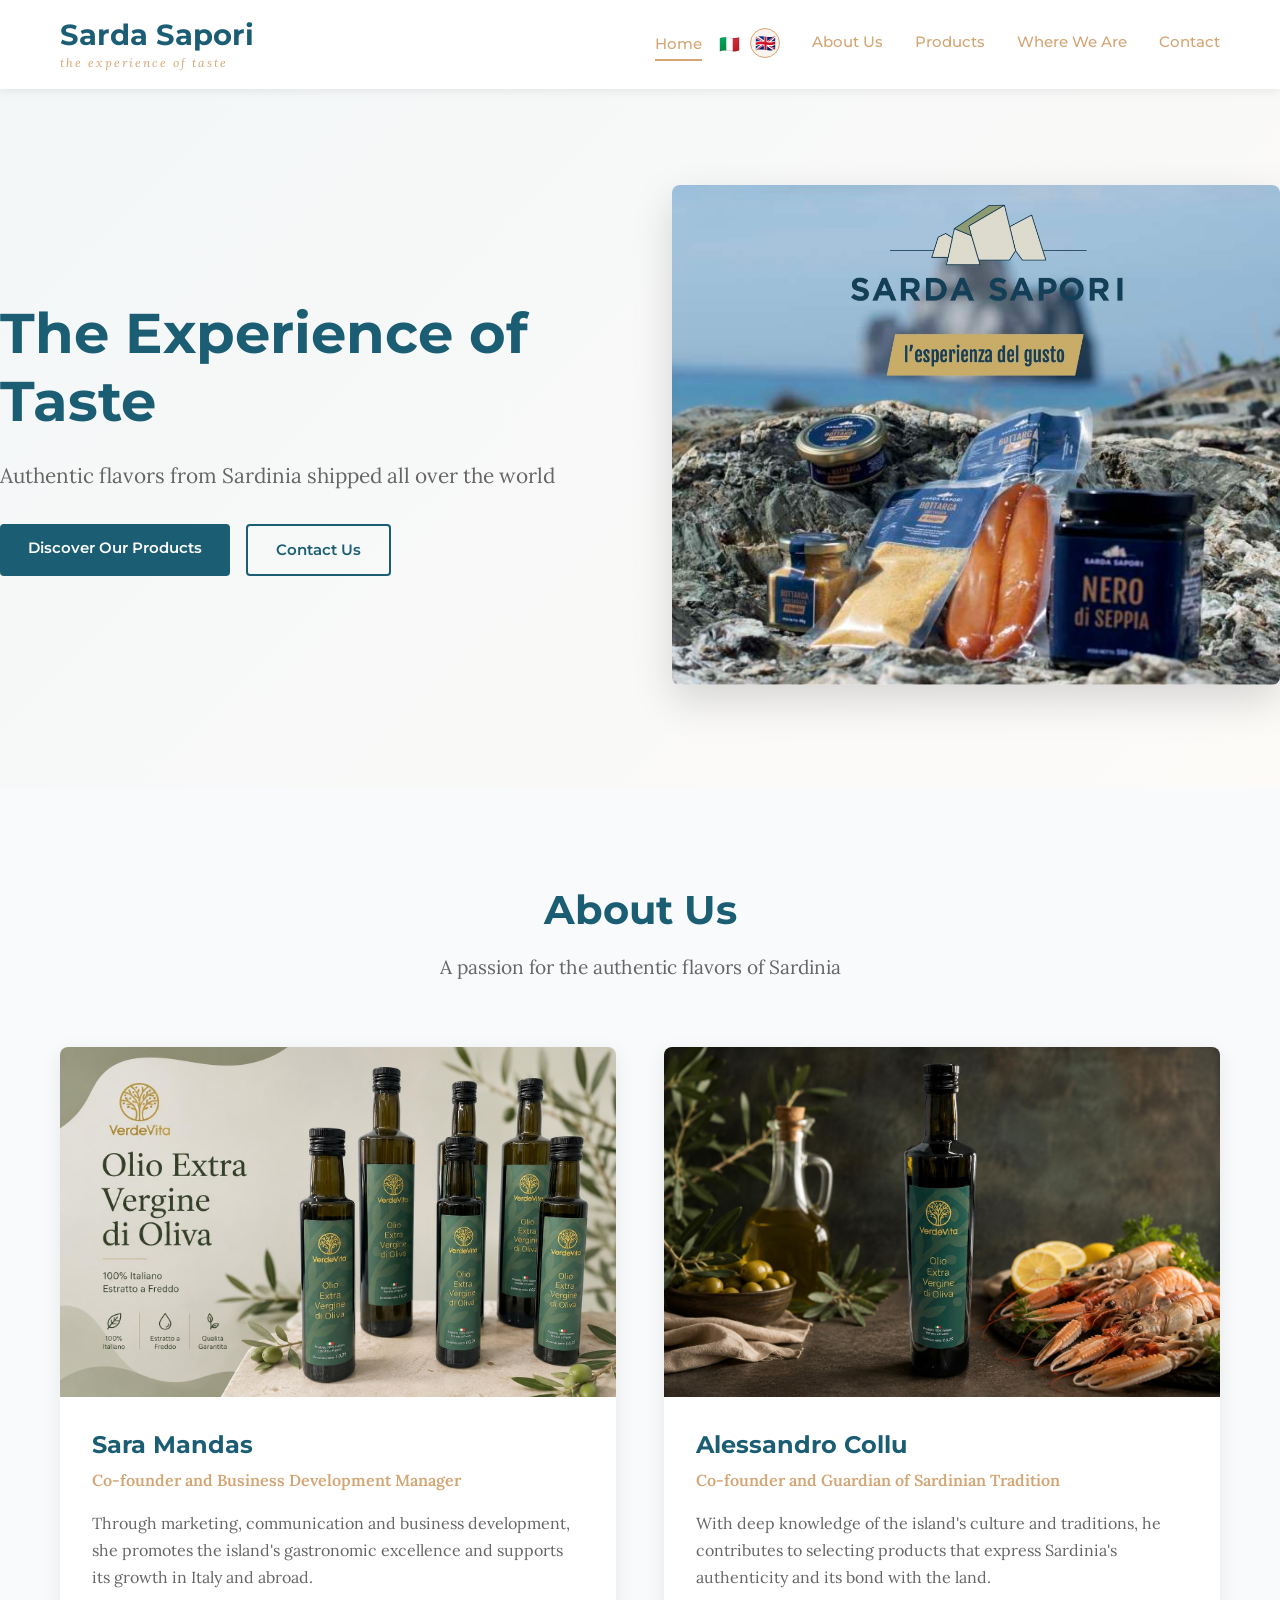
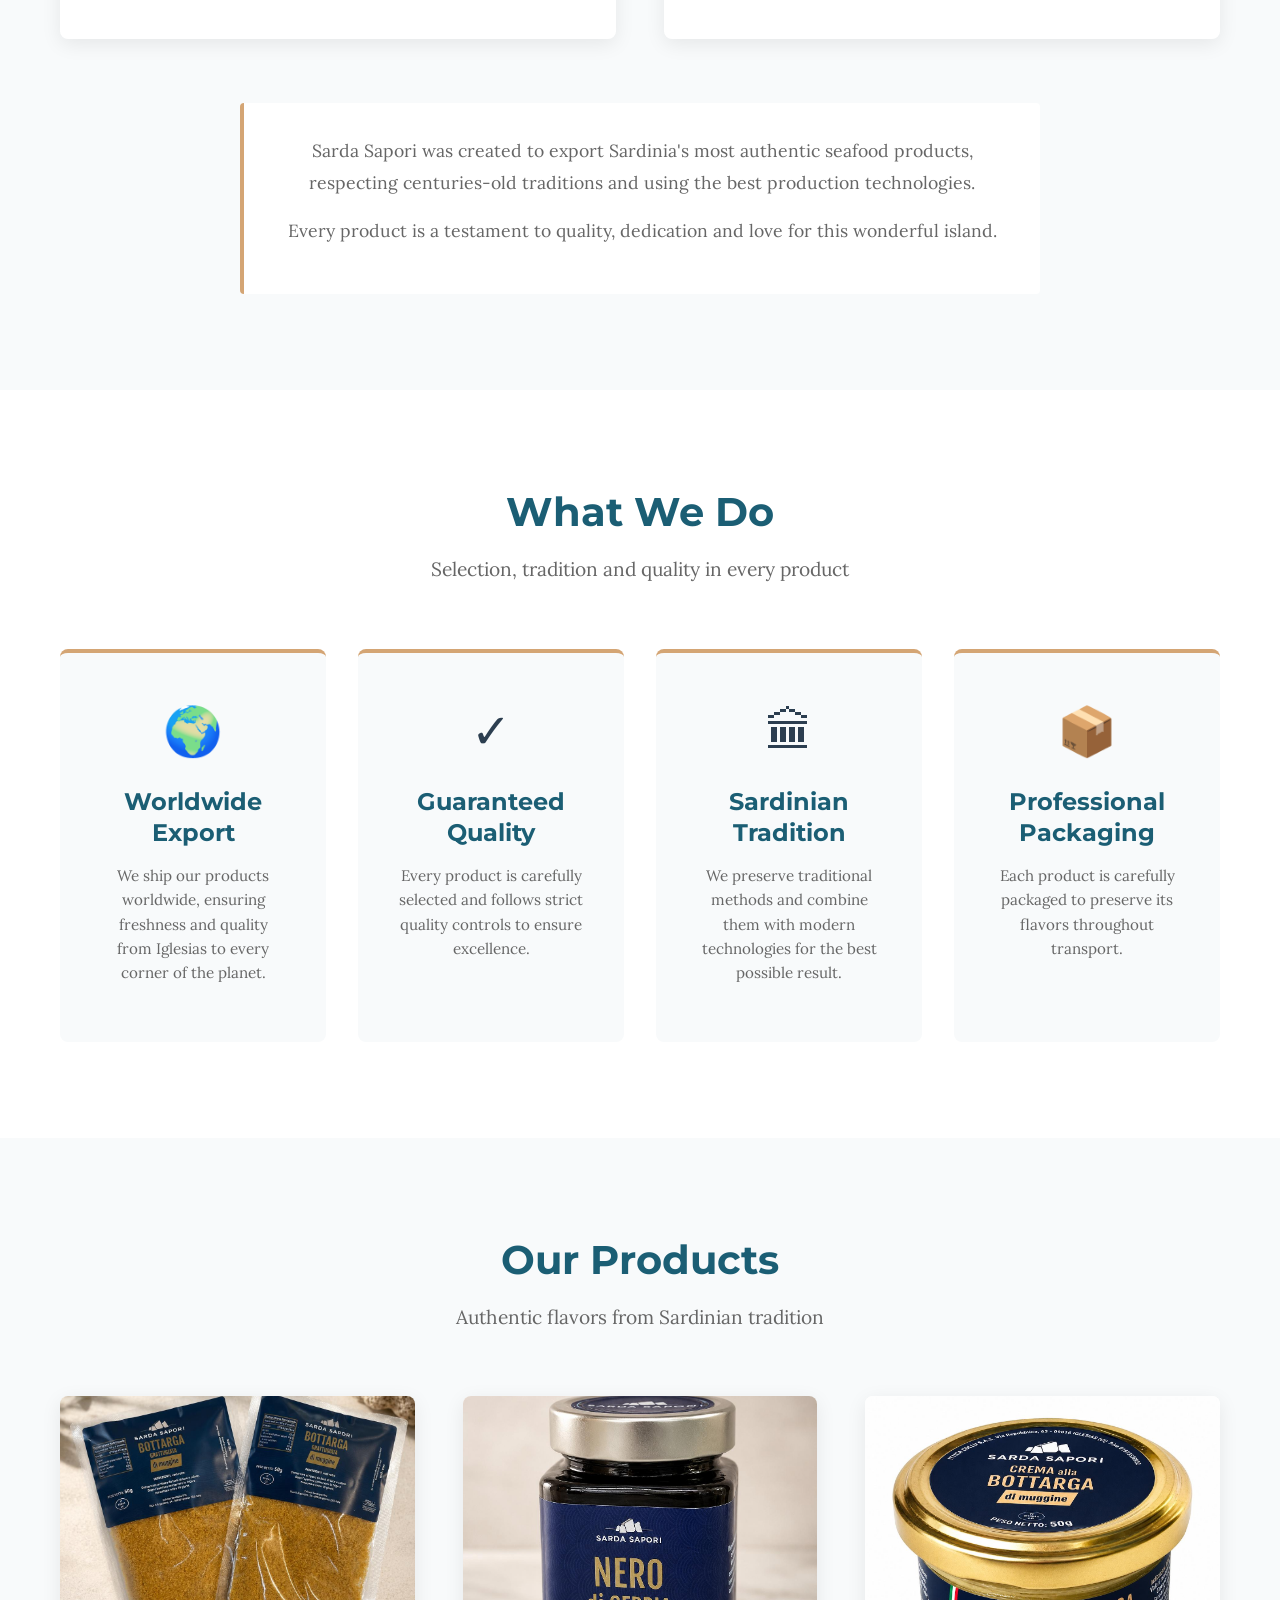
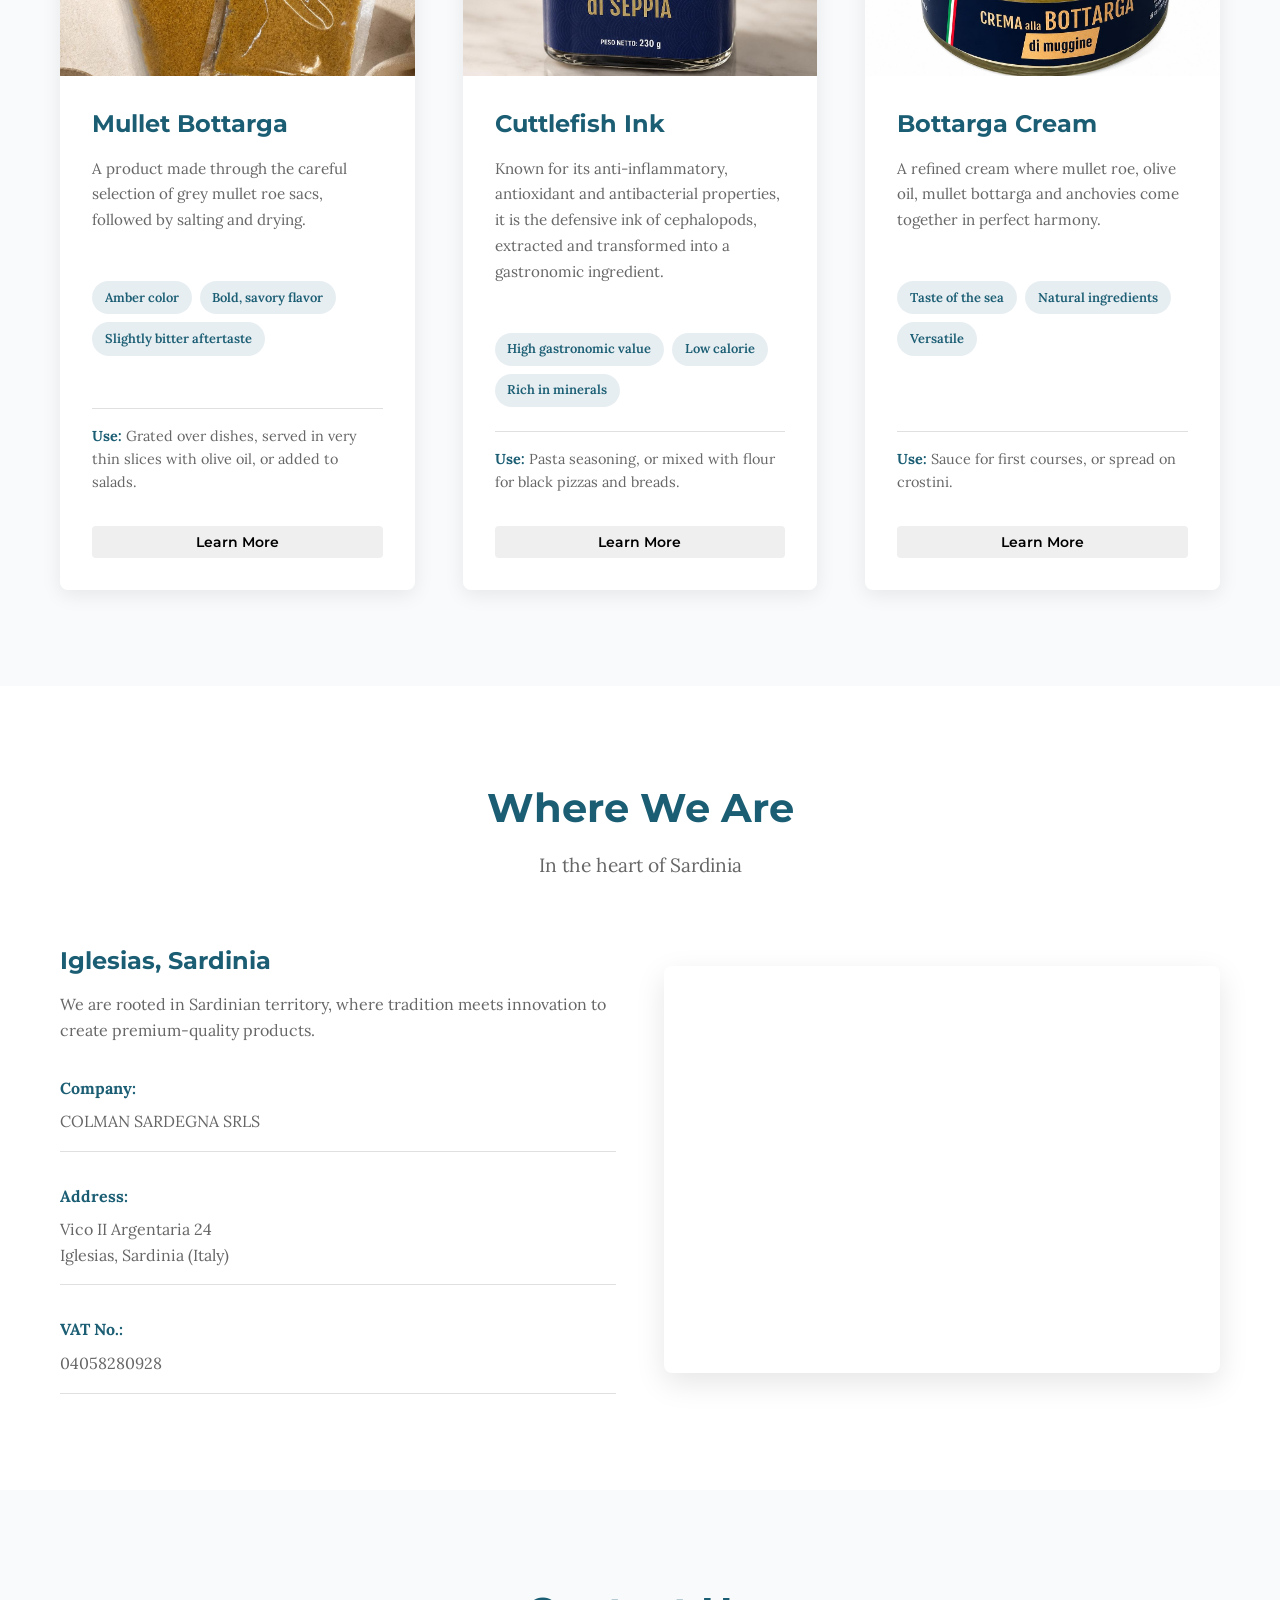
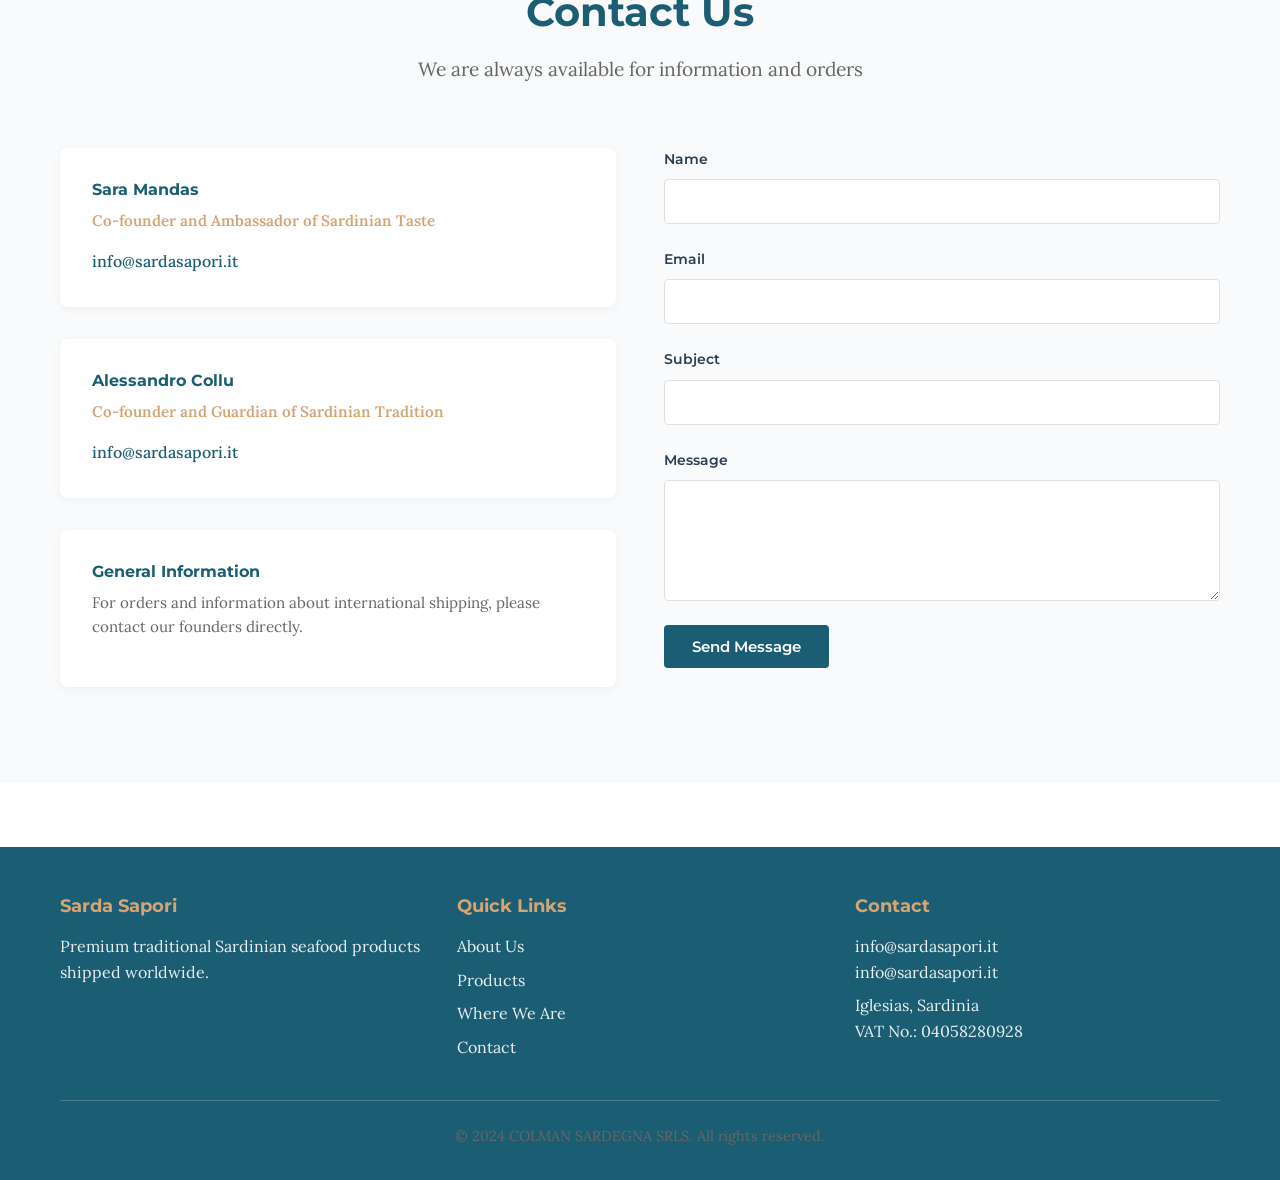
==== en.html @ a84ada9d "Add English version and language switcher" ====
<!DOCTYPE html>
<html lang="en">
<head>
    <meta charset="UTF-8">
    <meta name="viewport" content="width=device-width, initial-scale=1.0">
    <title>Sarda Sapori | Premium Sardinian Seafood Products - Worldwide Export</title>
    <meta name="description" content="Sarda Sapori: Sardinian mullet bottarga, cuttlefish ink and extra virgin olive oil. Worldwide shipping. The experience of taste.">
    <meta name="keywords" content="Sardinian bottarga, cuttlefish ink, Sardinian olive oil, seafood export, typical Sardinian products">
    <meta property="og:title" content="Sarda Sapori | The experience of taste">
    <meta property="og:description" content="Premium traditional Sardinian seafood products shipped worldwide">
    <meta property="og:type" content="website">
    <meta property="og:url" content="https://www.sardasapori.it/en.html">
    <link rel="stylesheet" href="css/styles.css">
    <link rel="preconnect" href="https://fonts.googleapis.com">
    <link rel="preconnect" href="https://fonts.gstatic.com" crossorigin>
    <link href="https://fonts.googleapis.com/css2?family=Lora:wght@400;600;700&family=Montserrat:wght@400;600;700;800&display=swap" rel="stylesheet">
</head>
<body data-lang="en">
    <!-- Header/Navigation -->
    <header class="navbar">
        <div class="container">
            <div class="navbar-content">
                <div class="logo">
                    <h1>Sarda Sapori</h1>
                    <p class="tagline">the experience of taste</p>
                </div>
                <nav class="nav-menu">
                    <ul>
                        <li class="home-language-item">
                            <a href="#home" class="nav-link">Home</a>
                            <div class="language-switcher" aria-label="Language selection">
                                <a href="index.html" class="language-link" lang="it" aria-label="Italiano" title="Italiano">🇮🇹</a>
                                <a href="en.html" class="language-link active" lang="en" aria-label="English" title="English">🇬🇧</a>
                            </div>
                        </li>
                        <li><a href="#chi-siamo" class="nav-link">About Us</a></li>
                        <li><a href="#prodotti" class="nav-link">Products</a></li>
                        <li><a href="#localizzazione" class="nav-link">Where We Are</a></li>
                        <li><a href="#contatti" class="nav-link">Contact</a></li>
                    </ul>
                </nav>
                <button class="menu-toggle" id="menuToggle">
                    <span></span>
                    <span></span>
                    <span></span>
                </button>
            </div>
        </div>
    </header>

    <!-- Hero Section -->
    <section id="home" class="hero">
        <div class="hero-content">
            <h2 class="hero-title">The Experience of Taste</h2>
            <p class="hero-subtitle">Authentic flavors from Sardinia shipped all over the world</p>
            <div class="hero-buttons">
                <a href="#prodotti" class="btn btn-primary">Discover Our Products</a>
                <a href="#contatti" class="btn btn-secondary">Contact Us</a>
            </div>
        </div>
        <div class="hero-visual">
            <div class="hero-image-placeholder">
                <img src="assets/hero.jpg" alt="Sarda Sapori products" class="hero-image">
            </div>
        </div>
    </section>

    <!-- Chi Siamo Section -->
    <section id="chi-siamo" class="chi-siamo">
        <div class="container">
            <div class="section-header">
                <h2>About Us</h2>
                <p class="section-subtitle">A passion for the authentic flavors of Sardinia</p>
            </div>

            <div class="team-grid">
                <div class="team-member">
                    <div class="member-image">
                        <img src="assets/sara.jpg" alt="Sara Mandas" class="member-photo">
                    </div>
                    <div class="member-info">
                        <h3>Sara Mandas</h3>
                        <p class="role">Co-founder and Business Development Manager</p>
                        <p class="description">Through marketing, communication and business development, she promotes the island's gastronomic excellence and supports its growth in Italy and abroad.</p>
                    </div>
                </div>

                <div class="team-member">
                    <div class="member-image">
                        <img src="assets/alessandro.jpg" alt="Alessandro Collu" class="member-photo">
                    </div>
                    <div class="member-info">
                        <h3>Alessandro Collu</h3>
                        <p class="role">Co-founder and Guardian of Sardinian Tradition</p>
                        <p class="description">With deep knowledge of the island's culture and traditions, he contributes to selecting products that express Sardinia's authenticity and its bond with the land.</p>
                    </div>
                </div>
            </div>

            <div class="about-text">
                <p>Sarda Sapori was created to export Sardinia's most authentic seafood products, respecting centuries-old traditions and using the best production technologies.</p>
                <p>Every product is a testament to quality, dedication and love for this wonderful island.</p>
            </div>
        </div>
    </section>

    <!-- Cosa Facciamo Section -->
    <section class="cosa-facciamo">
        <div class="container">
            <div class="section-header">
                <h2>What We Do</h2>
                <p class="section-subtitle">Selection, tradition and quality in every product</p>
            </div>

            <div class="services-grid">
                <div class="service-card">
                    <div class="service-icon">🌍</div>
                    <h3>Worldwide Export</h3>
                    <p>We ship our products worldwide, ensuring freshness and quality from Iglesias to every corner of the planet.</p>
                </div>

                <div class="service-card">
                    <div class="service-icon">✓</div>
                    <h3>Guaranteed Quality</h3>
                    <p>Every product is carefully selected and follows strict quality controls to ensure excellence.</p>
                </div>

                <div class="service-card">
                    <div class="service-icon">🏛</div>
                    <h3>Sardinian Tradition</h3>
                    <p>We preserve traditional methods and combine them with modern technologies for the best possible result.</p>
                </div>

                <div class="service-card">
                    <div class="service-icon">📦</div>
                    <h3>Professional Packaging</h3>
                    <p>Each product is carefully packaged to preserve its flavors throughout transport.</p>
                </div>
            </div>
        </div>
    </section>

    <!-- Prodotti Section -->
    <section id="prodotti" class="prodotti">
        <div class="container">
            <div class="section-header">
                <h2>Our Products</h2>
                <p class="section-subtitle">Authentic flavors from Sardinian tradition</p>
            </div>

            <div class="products-grid">
                <!-- Bottarga di Muggine -->
                <div class="product-card">
                    <div class="product-image">
                        <img src="assets/bottarga.jpg" alt="Mullet Bottarga">
                    </div>
                    <div class="product-content">
                        <h3>Mullet Bottarga</h3>
                        <p class="product-description">
                            A product made through the careful selection of grey mullet roe sacs, followed by salting and drying.
                        </p>
                        <div class="product-features">
                            <span class="feature">Amber color</span>
                            <span class="feature">Bold, savory flavor</span>
                            <span class="feature">Slightly bitter aftertaste</span>
                        </div>
                        <p class="product-usage">
                            <strong>Use:</strong> Grated over dishes, served in very thin slices with olive oil, or added to salads.
                        </p>
                        <button class="btn btn-small">Learn More</button>
                    </div>
                </div>

                <!-- Nero di Seppia -->
                <div class="product-card">
                    <div class="product-image">
                        <img src="assets/nero-seppia.jpg" alt="Cuttlefish Ink">
                    </div>
                    <div class="product-content">
                        <h3>Cuttlefish Ink</h3>
                        <p class="product-description">
                            Known for its anti-inflammatory, antioxidant and antibacterial properties, it is the defensive ink of cephalopods, extracted and transformed into a gastronomic ingredient.
                        </p>
                        <div class="product-features">
                            <span class="feature">High gastronomic value</span>
                            <span class="feature">Low calorie</span>
                            <span class="feature">Rich in minerals</span>
                        </div>
                        <p class="product-usage">
                            <strong>Use:</strong> Pasta seasoning, or mixed with flour for black pizzas and breads.
                        </p>
                        <button class="btn btn-small">Learn More</button>
                    </div>
                </div>

                <!-- Crema di Bottarga -->
                <div class="product-card">
                    <div class="product-image">
                        <img src="assets/crema-bottarga.jpg" alt="Bottarga Cream">
                    </div>
                    <div class="product-content">
                        <h3>Bottarga Cream</h3>
                        <p class="product-description">
                            A refined cream where mullet roe, olive oil, mullet bottarga and anchovies come together in perfect harmony.
                        </p>
                        <div class="product-features">
                            <span class="feature">Taste of the sea</span>
                            <span class="feature">Natural ingredients</span>
                            <span class="feature">Versatile</span>
                        </div>
                        <p class="product-usage">
                            <strong>Use:</strong> Sauce for first courses, or spread on crostini.
                        </p>
                        <button class="btn btn-small">Learn More</button>
                    </div>
                </div>
            </div>
        </div>
    </section>

    <!-- Localizzazione Section -->
    <section id="localizzazione" class="localizzazione">
        <div class="container">
            <div class="section-header">
                <h2>Where We Are</h2>
                <p class="section-subtitle">In the heart of Sardinia</p>
            </div>

            <div class="location-content">
                <div class="location-info">
                    <h3>Iglesias, Sardinia</h3>
                    <p>We are rooted in Sardinian territory, where tradition meets innovation to create premium-quality products.</p>
                    
                    <div class="location-details">
                        <div class="detail-item">
                            <strong>Company:</strong>
                            <p>COLMAN SARDEGNA SRLS</p>
                        </div>
                        <div class="detail-item">
                            <strong>Address:</strong>
                            <p>Vico II Argentaria 24<br>Iglesias, Sardinia (Italy)</p>
                        </div>
                        <div class="detail-item">
                            <strong>VAT No.:</strong>
                            <p>04058280928</p>
                        </div>
                    </div>
                </div>

                <div class="location-map">
                    <iframe src="https://www.google.com/maps/embed?pb=!1m18!1m12!1m3!1d2852.1234567890!2d8.5!3d39.55!2m3!1f0!2f0!3f0!3m2!1i1024!2i768!4f13.1!3m3!1m2!1s0x12e7b1234567890%3A0x1234567890abcdef!2sVico%20II%20Argentaria%2024%2C%20Iglesias!5e0!3m2!1sit!2sit!4v1234567890" width="100%" height="400" style="border:0;" allowfullscreen="" loading="lazy" referrerpolicy="no-referrer-when-downgrade"></iframe>
                </div>
            </div>
        </div>
    </section>

    <!-- Contatti Section -->
    <section id="contatti" class="contatti">
        <div class="container">
            <div class="section-header">
                <h2>Contact Us</h2>
                <p class="section-subtitle">We are always available for information and orders</p>
            </div>

            <div class="contact-grid">
                <div class="contact-info">
                    <div class="contact-item">
                        <h4>Sara Mandas</h4>
                        <p class="contact-role">Co-founder and Ambassador of Sardinian Taste</p>
                        <a href="mailto:sara@sardasapori.it" class="contact-link">info@sardasapori.it</a>
                    </div>

                    <div class="contact-item">
                        <h4>Alessandro Collu</h4>
                        <p class="contact-role">Co-founder and Guardian of Sardinian Tradition</p>
                        <a href="mailto:info@sardasapori.it" class="contact-link">info@sardasapori.it</a>
                    </div>

                    <div class="contact-item">
                        <h4>General Information</h4>
                        <p>For orders and information about international shipping, please contact our founders directly.</p>
                    </div>
                </div>

                <div class="contact-form">
                    <form id="contactForm" class="form">
                        <div class="form-group">
                            <label for="name">Name</label>
                            <input type="text" id="name" name="name" required>
                        </div>

                        <div class="form-group">
                            <label for="email">Email</label>
                            <input type="email" id="email" name="email" required>
                        </div>

                        <div class="form-group">
                            <label for="subject">Subject</label>
                            <input type="text" id="subject" name="subject" required>
                        </div>

                        <div class="form-group">
                            <label for="message">Message</label>
                            <textarea id="message" name="message" rows="5" required></textarea>
                        </div>

                        <button type="submit" class="btn btn-primary">Send Message</button>
                    </form>
                </div>
            </div>
        </div>
    </section>

    <!-- Footer -->
    <footer class="footer">
        <div class="container">
            <div class="footer-content">
                <div class="footer-section">
                    <h4>Sarda Sapori</h4>
                    <p>Premium traditional Sardinian seafood products shipped worldwide.</p>
                </div>

                <div class="footer-section">
                    <h4>Quick Links</h4>
                    <ul>
                        <li><a href="#chi-siamo">About Us</a></li>
                        <li><a href="#prodotti">Products</a></li>
                        <li><a href="#localizzazione">Where We Are</a></li>
                        <li><a href="#contatti">Contact</a></li>
                    </ul>
                </div>

                <div class="footer-section">
                    <h4>Contact</h4>
                    <p>info@sardasapori.it<br>info@sardasapori.it</p>
                    <p>Iglesias, Sardinia<br>VAT No.: 04058280928</p>
                </div>
            </div>

            <div class="footer-bottom">
                <p>&copy; 2024 COLMAN SARDEGNA SRLS. All rights reserved.</p>
            </div>
        </div>
    </footer>

    <script src="js/main.js"></script>
</body>
</html>
---- css/styles.css ----
/* ============================================
   RESET E VARIABLES
   ============================================ */
* {
    margin: 0;
    padding: 0;
    box-sizing: border-box;
}

:root {
    --primary-color: #1b5e74;
    --primary-light: #2a7a94;
    --primary-dark: #134556;
    --accent-color: #d4a574;
    --accent-dark: #c49460;
    --text-dark: #2c3e50;
    --text-light: #666;
    --bg-light: #f8fafb;
    --bg-white: #ffffff;
    --border-color: #e0e0e0;
    --transition: all 0.3s ease;
}

html {
    scroll-behavior: smooth;
}

body {
    font-family: 'Lora', serif;
    color: var(--text-dark);
    line-height: 1.6;
    background-color: var(--bg-white);
}

.container {
    max-width: 1200px;
    margin: 0 auto;
    padding: 0 20px;
}

/* ============================================
   TYPOGRAPHY
   ============================================ */
h1, h2, h3, h4, h5, h6 {
    font-family: 'Montserrat', sans-serif;
    font-weight: 700;
    line-height: 1.3;
}

h2 {
    font-size: 2.5rem;
    color: var(--primary-color);
    margin-bottom: 1rem;
}

h3 {
    font-size: 1.5rem;
    color: var(--primary-color);
}

p {
    color: var(--text-light);
    margin-bottom: 1rem;
}

a {
    text-decoration: none;
    color: var(--primary-color);
    transition: var(--transition);
}

a:hover {
    color: var(--accent-color);
}

/* ============================================
   BUTTONS
   ============================================ */
.btn {
    display: inline-block;
    padding: 12px 28px;
    border: none;
    border-radius: 4px;
    font-family: 'Montserrat', sans-serif;
    font-weight: 600;
    font-size: 0.95rem;
    cursor: pointer;
    transition: var(--transition);
    text-align: center;
    text-decoration: none;
}

.btn-primary {
    background-color: var(--primary-color);
    color: white;
}

.btn-primary:hover {
    background-color: var(--primary-dark);
    transform: translateY(-2px);
    box-shadow: 0 8px 20px rgba(27, 94, 116, 0.25);
}

.btn-secondary {
    background-color: transparent;
    color: var(--primary-color);
    border: 2px solid var(--primary-color);
}

.btn-secondary:hover {
    background-color: var(--primary-color);
    color: white;
}

.btn-small {
    padding: 8px 16px;
    font-size: 0.85rem;
    margin-top: 1rem;
}

/* ============================================
   NAVBAR
   ============================================ */
.navbar {
    background-color: var(--bg-white);
    box-shadow: 0 2px 10px rgba(0, 0, 0, 0.08);
    position: sticky;
    top: 0;
    z-index: 1000;
}

.navbar-content {
    display: flex;
    justify-content: space-between;
    align-items: center;
    padding: 1rem 0;
}

.logo h1 {
    font-size: 1.8rem;
    color: var(--primary-color);
    margin: 0;
}

.tagline {
    font-family: 'Lora', serif;
    font-size: 0.75rem;
    color: var(--accent-color);
    font-style: italic;
    margin: 0;
    letter-spacing: 2px;
}

.nav-menu ul {
    display: flex;
    list-style: none;
    gap: 2rem;
}

.home-language-item {
    display: flex;
    align-items: center;
    gap: 0.75rem;
}

.language-switcher {
    display: flex;
    align-items: center;
    gap: 0.35rem;
}

.language-link {
    display: inline-flex;
    align-items: center;
    justify-content: center;
    width: 30px;
    height: 30px;
    border: 1px solid transparent;
    border-radius: 50%;
    font-size: 1.05rem;
    line-height: 1;
    background-color: transparent;
}

.language-link:hover,
.language-link.active {
    border-color: var(--accent-color);
    background-color: rgba(212, 165, 116, 0.12);
    transform: translateY(-1px);
}

.nav-link {
    font-family: 'Montserrat', sans-serif;
    color: var(--text-dark);
    font-weight: 500;
    font-size: 0.95rem;
    position: relative;
}

.nav-link::after {
    content: '';
    position: absolute;
    bottom: -5px;
    left: 0;
    width: 0;
    height: 2px;
    background-color: var(--accent-color);
    transition: var(--transition);
}

.nav-link:hover::after {
    width: 100%;
}

.menu-toggle {
    display: none;
    flex-direction: column;
    background: none;
    border: none;
    cursor: pointer;
    gap: 5px;
}

.menu-toggle span {
    width: 25px;
    height: 3px;
    background-color: var(--primary-color);
    transition: var(--transition);
}

/* ============================================
   HERO SECTION
   ============================================ */
.hero {
    display: grid;
    grid-template-columns: 1fr 1fr;
    align-items: center;
    gap: 4rem;
    padding: 6rem 0;
    background: linear-gradient(135deg, rgba(27, 94, 116, 0.05) 0%, rgba(212, 165, 116, 0.05) 100%);
}

.hero-content {
    animation: slideInLeft 0.8s ease-out;
}

.hero-title {
    font-size: 3.5rem;
    line-height: 1.2;
    margin-bottom: 1.5rem;
    color: var(--primary-color);
}

.hero-subtitle {
    font-size: 1.3rem;
    color: var(--text-light);
    margin-bottom: 2rem;
    line-height: 1.6;
}

.hero-buttons {
    display: flex;
    gap: 1rem;
    margin-top: 2rem;
}

.hero-visual {
    animation: slideInRight 0.8s ease-out;
}

.hero-image {
    width: 100%;
    height: 500px;
    object-fit: cover;
    border-radius: 8px;
    box-shadow: 0 15px 40px rgba(0, 0, 0, 0.15);
}

/* ============================================
   CHI SIAMO SECTION
   ============================================ */
.section-header {
    text-align: center;
    margin-bottom: 4rem;
}

.section-subtitle {
    font-size: 1.2rem;
    color: var(--text-light);
    margin-top: 1rem;
}

.chi-siamo {
    padding: 6rem 0;
    background-color: var(--bg-light);
}

.team-grid {
    display: grid;
    grid-template-columns: 1fr 1fr;
    gap: 3rem;
    margin-bottom: 4rem;
}

.team-member {
    background-color: var(--bg-white);
    border-radius: 8px;
    overflow: hidden;
    box-shadow: 0 5px 20px rgba(0, 0, 0, 0.08);
    transition: var(--transition);
}

.team-member:hover {
    transform: translateY(-10px);
    box-shadow: 0 15px 40px rgba(0, 0, 0, 0.15);
}

.member-image {
    width: 100%;
    height: 350px;
    background-color: #ddd;
    overflow: hidden;
}

.member-photo {
    width: 100%;
    height: 100%;
    object-fit: cover;
}

.member-info {
    padding: 2rem;
}

.member-info h3 {
    margin-bottom: 0.5rem;
}

.role {
    color: var(--accent-color);
    font-weight: 600;
    margin-bottom: 1rem;
}

.description {
    line-height: 1.7;
}

.about-text {
    text-align: center;
    max-width: 800px;
    margin: 3rem auto 0;
    padding: 2rem;
    background-color: var(--bg-white);
    border-left: 4px solid var(--accent-color);
    border-radius: 4px;
}

.about-text p {
    font-size: 1.1rem;
    line-height: 1.8;
}

/* ============================================
   COSA FACCIAMO SECTION
   ============================================ */
.cosa-facciamo {
    padding: 6rem 0;
}

.services-grid {
    display: grid;
    grid-template-columns: repeat(auto-fit, minmax(250px, 1fr));
    gap: 2rem;
}

.service-card {
    text-align: center;
    padding: 2.5rem;
    background-color: var(--bg-light);
    border-radius: 8px;
    transition: var(--transition);
    border-top: 4px solid var(--accent-color);
}

.service-card:hover {
    transform: translateY(-8px);
    background-color: var(--bg-white);
    box-shadow: 0 10px 30px rgba(0, 0, 0, 0.1);
}

.service-icon {
    font-size: 3rem;
    margin-bottom: 1rem;
}

.service-card h3 {
    margin-bottom: 1rem;
}

.service-card p {
    font-size: 0.95rem;
}

/* ============================================
   PRODOTTI SECTION
   ============================================ */
.prodotti {
    padding: 6rem 0;
    background-color: var(--bg-light);
}

.products-grid {
    display: grid;
    grid-template-columns: repeat(auto-fit, minmax(320px, 1fr));
    gap: 3rem;
}

.product-card {
    background-color: var(--bg-white);
    border-radius: 8px;
    overflow: hidden;
    box-shadow: 0 5px 20px rgba(0, 0, 0, 0.08);
    transition: var(--transition);
    display: flex;
    flex-direction: column;
}

.product-card:hover {
    transform: translateY(-8px);
    box-shadow: 0 15px 40px rgba(0, 0, 0, 0.15);
}

.product-image {
    width: 100%;
    height: 280px;
    background-color: #ddd;
    overflow: hidden;
}

.product-image img {
    width: 100%;
    height: 100%;
    object-fit: cover;
    transition: var(--transition);
}

.product-card:hover .product-image img {
    transform: scale(1.05);
}

.product-content {
    padding: 2rem;
    flex-grow: 1;
    display: flex;
    flex-direction: column;
}

.product-content h3 {
    margin-bottom: 1rem;
    color: var(--primary-color);
}

.product-description {
    font-size: 0.95rem;
    margin-bottom: 1.5rem;
    color: var(--text-light);
    line-height: 1.7;
}

.product-features {
    display: flex;
    flex-wrap: wrap;
    gap: 0.5rem;
    margin: 1.5rem 0;
}

.feature {
    display: inline-block;
    padding: 0.4rem 0.8rem;
    background-color: rgba(27, 94, 116, 0.1);
    color: var(--primary-color);
    border-radius: 20px;
    font-size: 0.8rem;
    font-weight: 600;
}

.product-usage {
    font-size: 0.9rem;
    margin-top: auto;
    padding-top: 1rem;
    border-top: 1px solid var(--border-color);
}

.product-usage strong {
    color: var(--primary-color);
}

/* ============================================
   LOCALIZZAZIONE SECTION
   ============================================ */
.localizzazione {
    padding: 6rem 0;
}

.location-content {
    display: grid;
    grid-template-columns: 1fr 1fr;
    gap: 3rem;
    align-items: center;
}

.location-info h3 {
    margin-bottom: 1rem;
}

.location-info > p {
    margin-bottom: 2rem;
}

.location-details {
    display: flex;
    flex-direction: column;
    gap: 2rem;
    margin-top: 2rem;
}

.detail-item {
    padding-bottom: 1rem;
    border-bottom: 1px solid var(--border-color);
}

.detail-item strong {
    color: var(--primary-color);
    display: block;
    margin-bottom: 0.5rem;
}

.detail-item p {
    margin: 0;
    color: var(--text-light);
    line-height: 1.6;
}

.location-map {
    border-radius: 8px;
    overflow: hidden;
    box-shadow: 0 10px 30px rgba(0, 0, 0, 0.1);
}

.location-map iframe {
    border: none;
}

/* ============================================
   CONTATTI SECTION
   ============================================ */
.contatti {
    padding: 6rem 0;
    background-color: var(--bg-light);
}

.contact-grid {
    display: grid;
    grid-template-columns: 1fr 1fr;
    gap: 3rem;
}

.contact-info {
    display: flex;
    flex-direction: column;
    gap: 2rem;
}

.contact-item {
    background-color: var(--bg-white);
    padding: 2rem;
    border-radius: 8px;
    box-shadow: 0 2px 10px rgba(0, 0, 0, 0.05);
}

.contact-item h4 {
    color: var(--primary-color);
    margin-bottom: 0.5rem;
}

.contact-role {
    color: var(--accent-color);
    font-size: 0.85rem;
    font-weight: 600;
    margin-bottom: 0.5rem;
}

.contact-link {
    color: var(--primary-color);
    font-weight: 500;
    display: inline-block;
    margin-top: 0.5rem;
}

.contact-link:hover {
    color: var(--accent-color);
}

.contact-item p {
    font-size: 0.95rem;
}

/* ============================================
   FORM
   ============================================ */
.form {
    display: flex;
    flex-direction: column;
    gap: 1.5rem;
}

.form-group {
    display: flex;
    flex-direction: column;
}

.form-group label {
    font-family: 'Montserrat', sans-serif;
    font-weight: 600;
    color: var(--text-dark);
    margin-bottom: 0.5rem;
    font-size: 0.9rem;
}

.form-group input,
.form-group textarea {
    padding: 0.75rem 1rem;
    border: 1px solid var(--border-color);
    border-radius: 4px;
    font-family: 'Lora', serif;
    font-size: 0.95rem;
    color: var(--text-dark);
    transition: var(--transition);
}

.form-group input:focus,
.form-group textarea:focus {
    outline: none;
    border-color: var(--primary-color);
    box-shadow: 0 0 0 3px rgba(27, 94, 116, 0.1);
}

.form-group textarea {
    resize: vertical;
    font-family: 'Lora', serif;
}

.form button {
    align-self: flex-start;
}

/* ============================================
   FOOTER
   ============================================ */
.footer {
    background-color: var(--primary-color);
    color: white;
    padding: 3rem 0 1rem;
    margin-top: 4rem;
}

.footer-content {
    display: grid;
    grid-template-columns: repeat(auto-fit, minmax(250px, 1fr));
    gap: 2rem;
    margin-bottom: 2rem;
}

.footer-section h4 {
    color: var(--accent-color);
    margin-bottom: 1rem;
    font-size: 1.1rem;
}

.footer-section p {
    color: rgba(255, 255, 255, 0.9);
    margin-bottom: 0.5rem;
}

.footer-section ul {
    list-style: none;
}

.footer-section ul li {
    margin-bottom: 0.5rem;
}

.footer-section a {
    color: rgba(255, 255, 255, 0.9);
}

.footer-section a:hover {
    color: var(--accent-color);
}

.footer-bottom {
    text-align: center;
    padding-top: 1.5rem;
    border-top: 1px solid rgba(255, 255, 255, 0.2);
    color: rgba(255, 255, 255, 0.7);
    font-size: 0.9rem;
}

/* ============================================
   ANIMAZIONI
   ============================================ */
@keyframes slideInLeft {
    from {
        opacity: 0;
        transform: translateX(-50px);
    }
    to {
        opacity: 1;
        transform: translateX(0);
    }
}

@keyframes slideInRight {
    from {
        opacity: 0;
        transform: translateX(50px);
    }
    to {
        opacity: 1;
        transform: translateX(0);
    }
}

@keyframes fadeInUp {
    from {
        opacity: 0;
        transform: translateY(30px);
    }
    to {
        opacity: 1;
        transform: translateY(0);
    }
}

/* ============================================
   RESPONSIVE DESIGN
   ============================================ */
@media (max-width: 768px) {
    h2 {
        font-size: 2rem;
    }

    .hero-title {
        font-size: 2.5rem;
    }

    .hero {
        grid-template-columns: 1fr;
        padding: 3rem 0;
        gap: 2rem;
    }

    .hero-image {
        height: 350px;
    }

    .hero-buttons {
        flex-direction: column;
    }

    .nav-menu {
        position: fixed;
        left: -100%;
        top: 70px;
        flex-direction: column;
        background-color: var(--bg-white);
        width: 100%;
        text-align: center;
        transition: 0.3s;
        box-shadow: 0 10px 27px rgba(0, 0, 0, 0.05);
        padding: 2rem 0;
        z-index: 999;
    }

    .nav-menu.active {
        left: 0;
    }

    .nav-menu ul {
        flex-direction: column;
        align-items: center;
        gap: 1rem;
    }

    .home-language-item {
        justify-content: center;
    }

    .menu-toggle {
        display: flex;
    }

    .team-grid {
        grid-template-columns: 1fr;
    }

    .services-grid {
        grid-template-columns: 1fr;
    }

    .products-grid {
        grid-template-columns: 1fr;
    }

    .contact-grid {
        grid-template-columns: 1fr;
    }

    .location-content {
        grid-template-columns: 1fr;
    }

    .location-map {
        min-height: 400px;
    }

    .chi-siamo,
    .prodotti,
    .contatti {
        padding: 3rem 0;
    }

    .cosa-facciamo,
    .localizzazione {
        padding: 3rem 0;
    }

    .section-header {
        margin-bottom: 2rem;
    }
}

@media (max-width: 480px) {
    .container {
        padding: 0 15px;
    }

    h2 {
        font-size: 1.5rem;
    }

    .hero-title {
        font-size: 1.8rem;
    }

    .hero-subtitle {
        font-size: 1rem;
    }

    .hero-buttons {
        gap: 0.5rem;
    }

    .btn {
        padding: 10px 20px;
        font-size: 0.85rem;
    }

    .logo h1 {
        font-size: 1.3rem;
    }

    .nav-menu ul {
        gap: 0.75rem;
    }

    .home-language-item {
        margin-bottom: 0.75rem;
    }

    .nav-link::after {
        display: none;
    }

    .product-image {
        height: 200px;
    }

    .member-image {
        height: 250px;
    }

    .footer-content {
        gap: 1.5rem;
    }
}
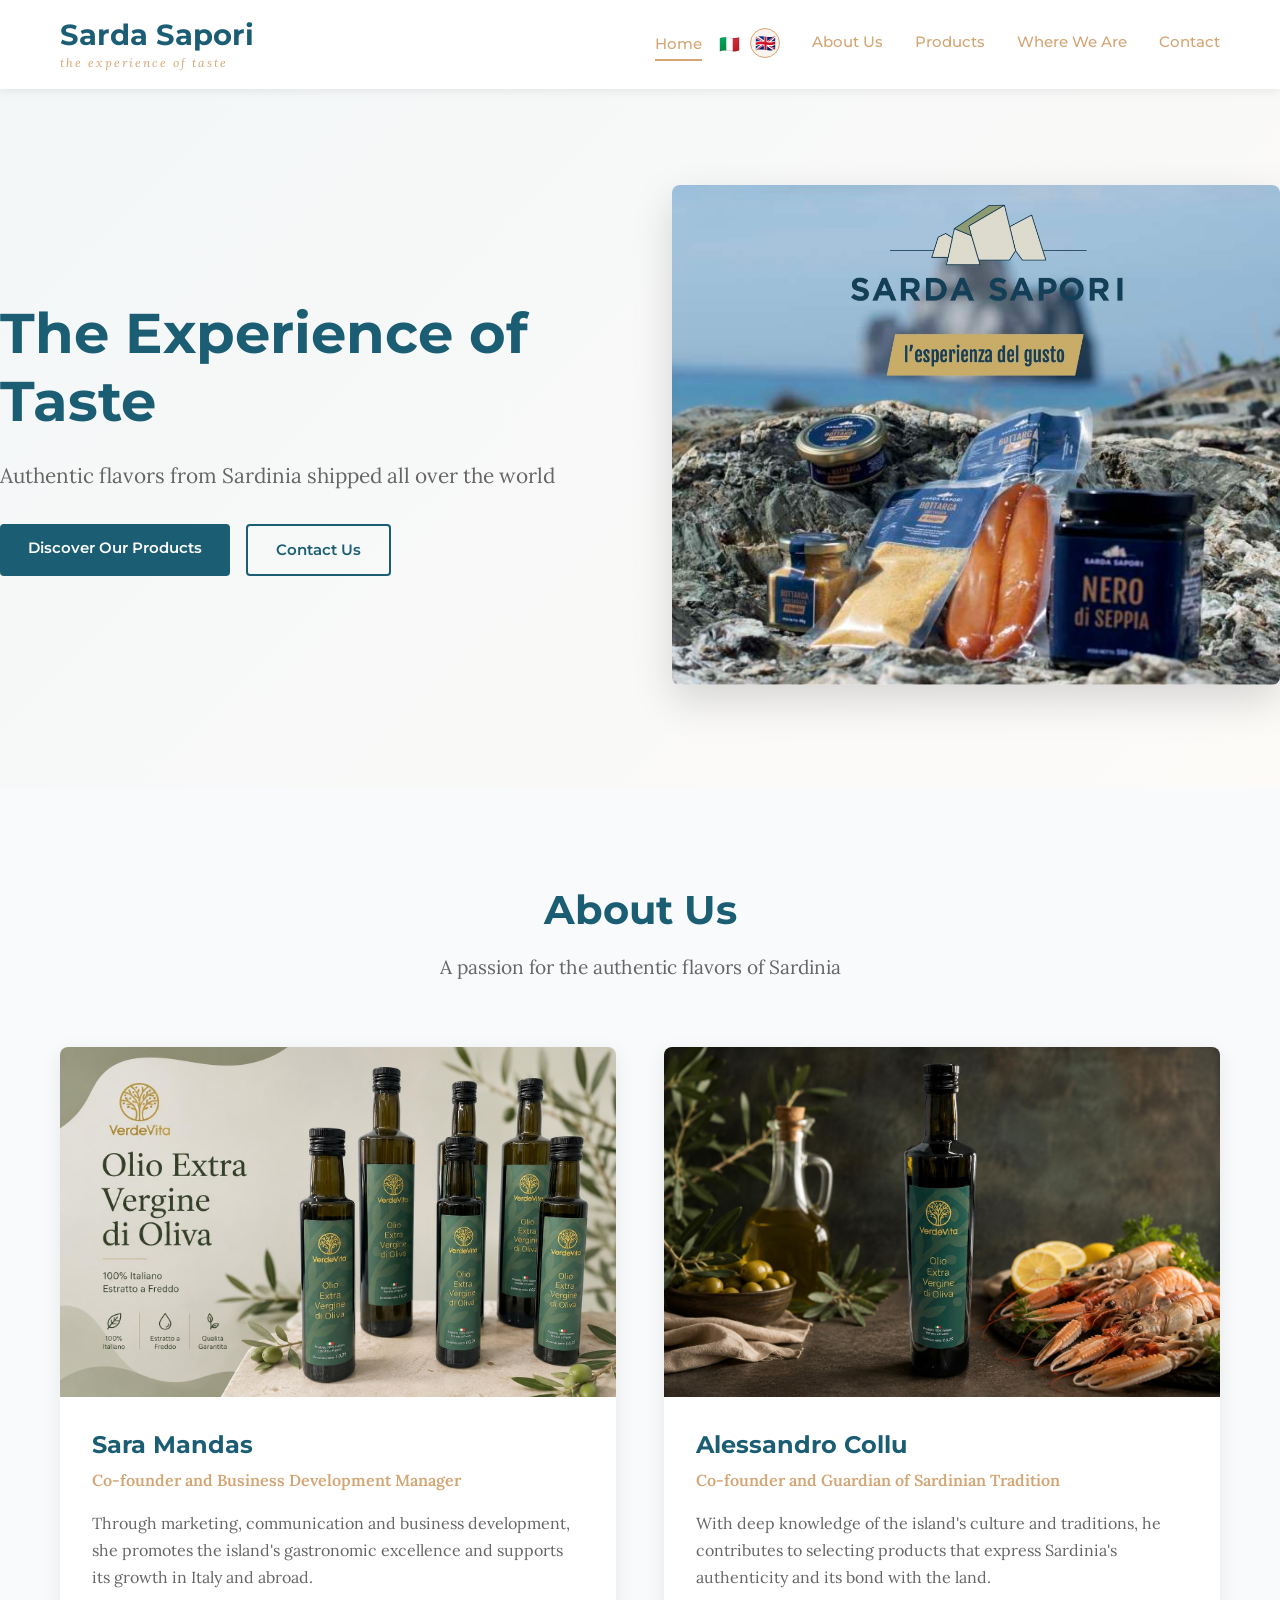
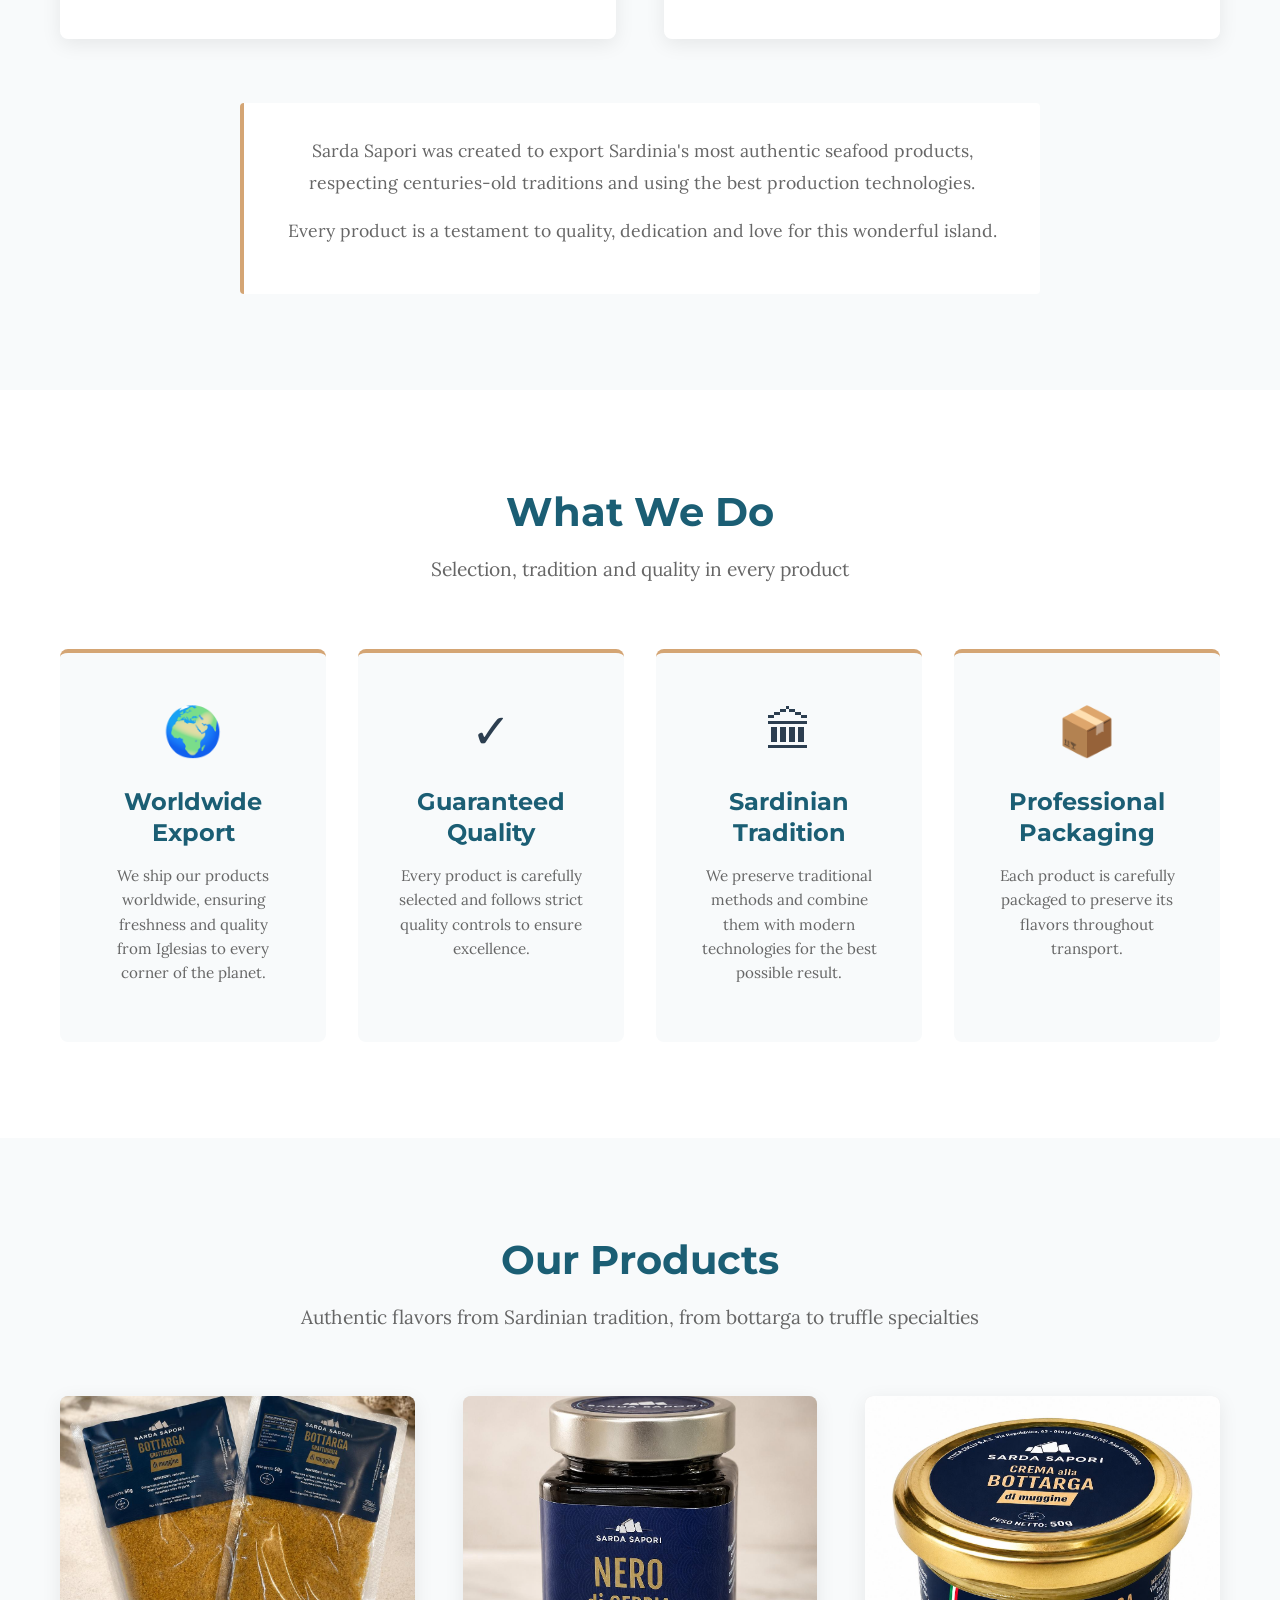
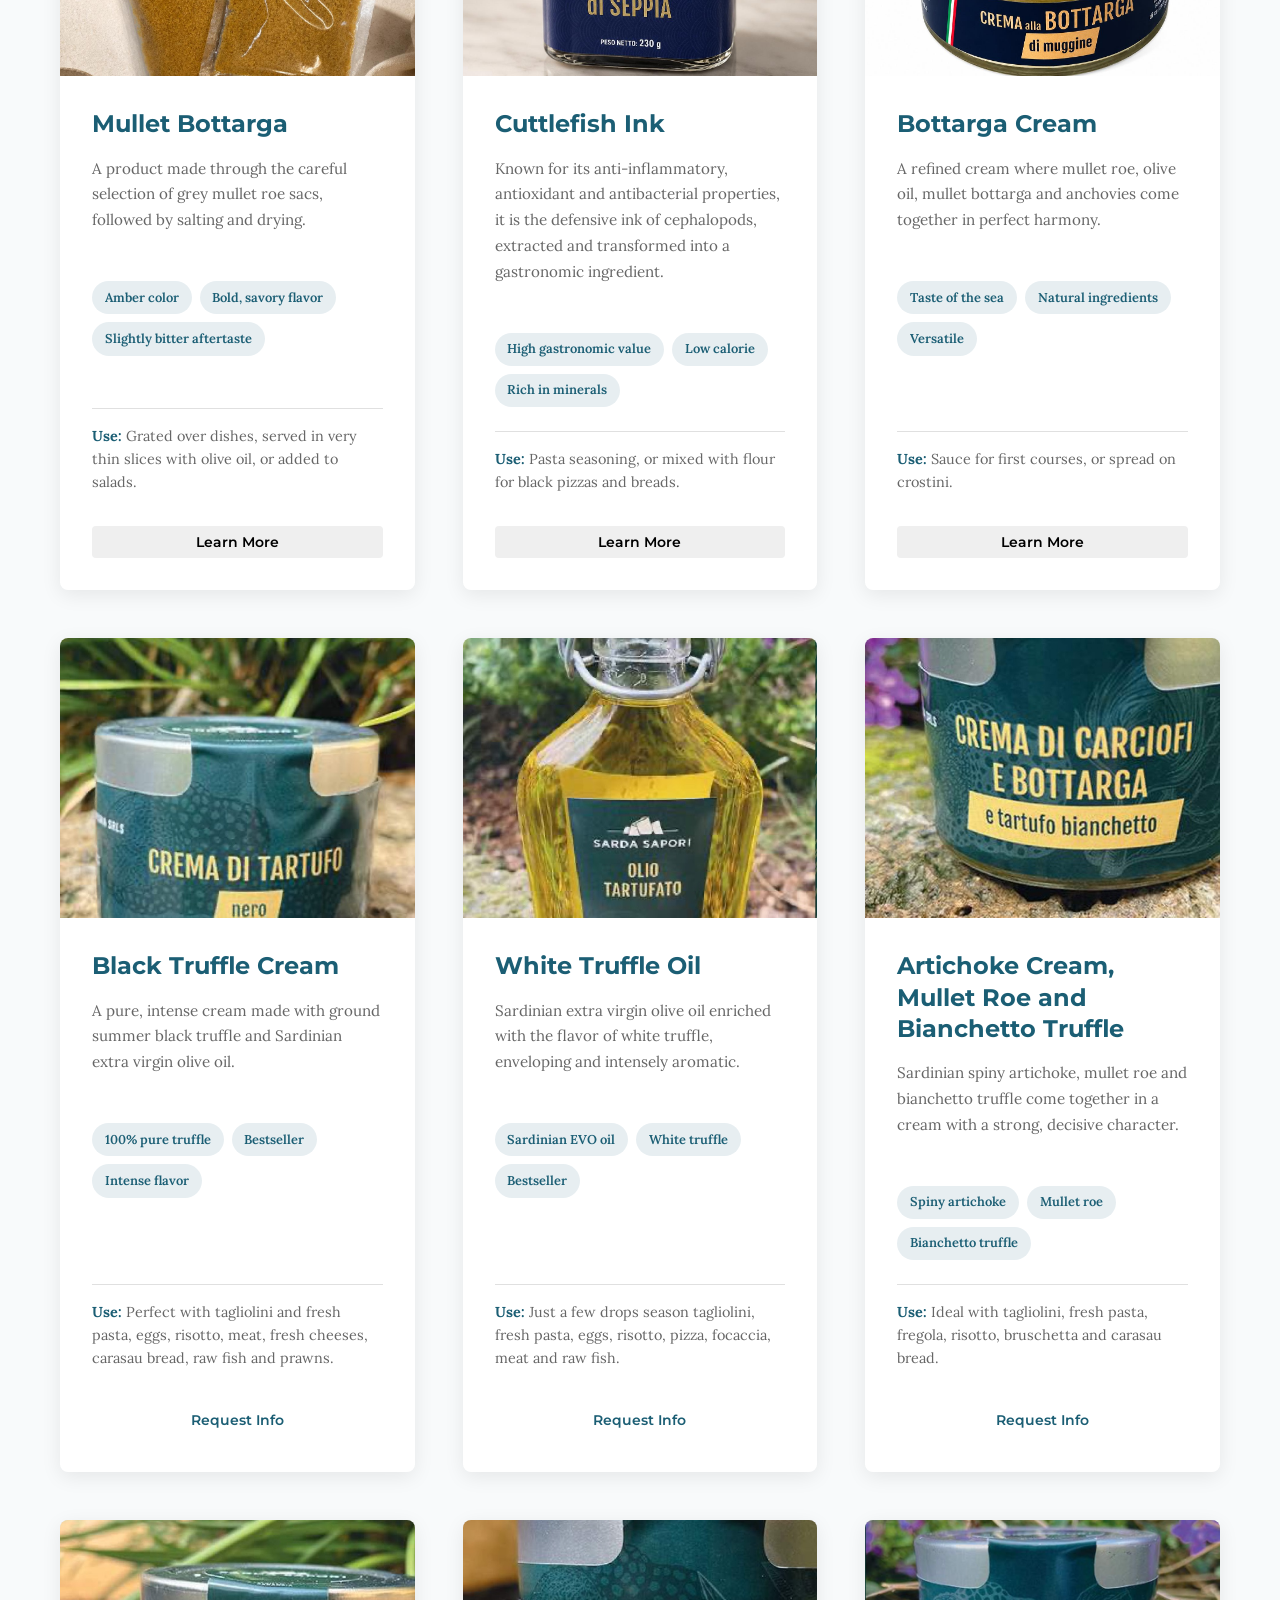
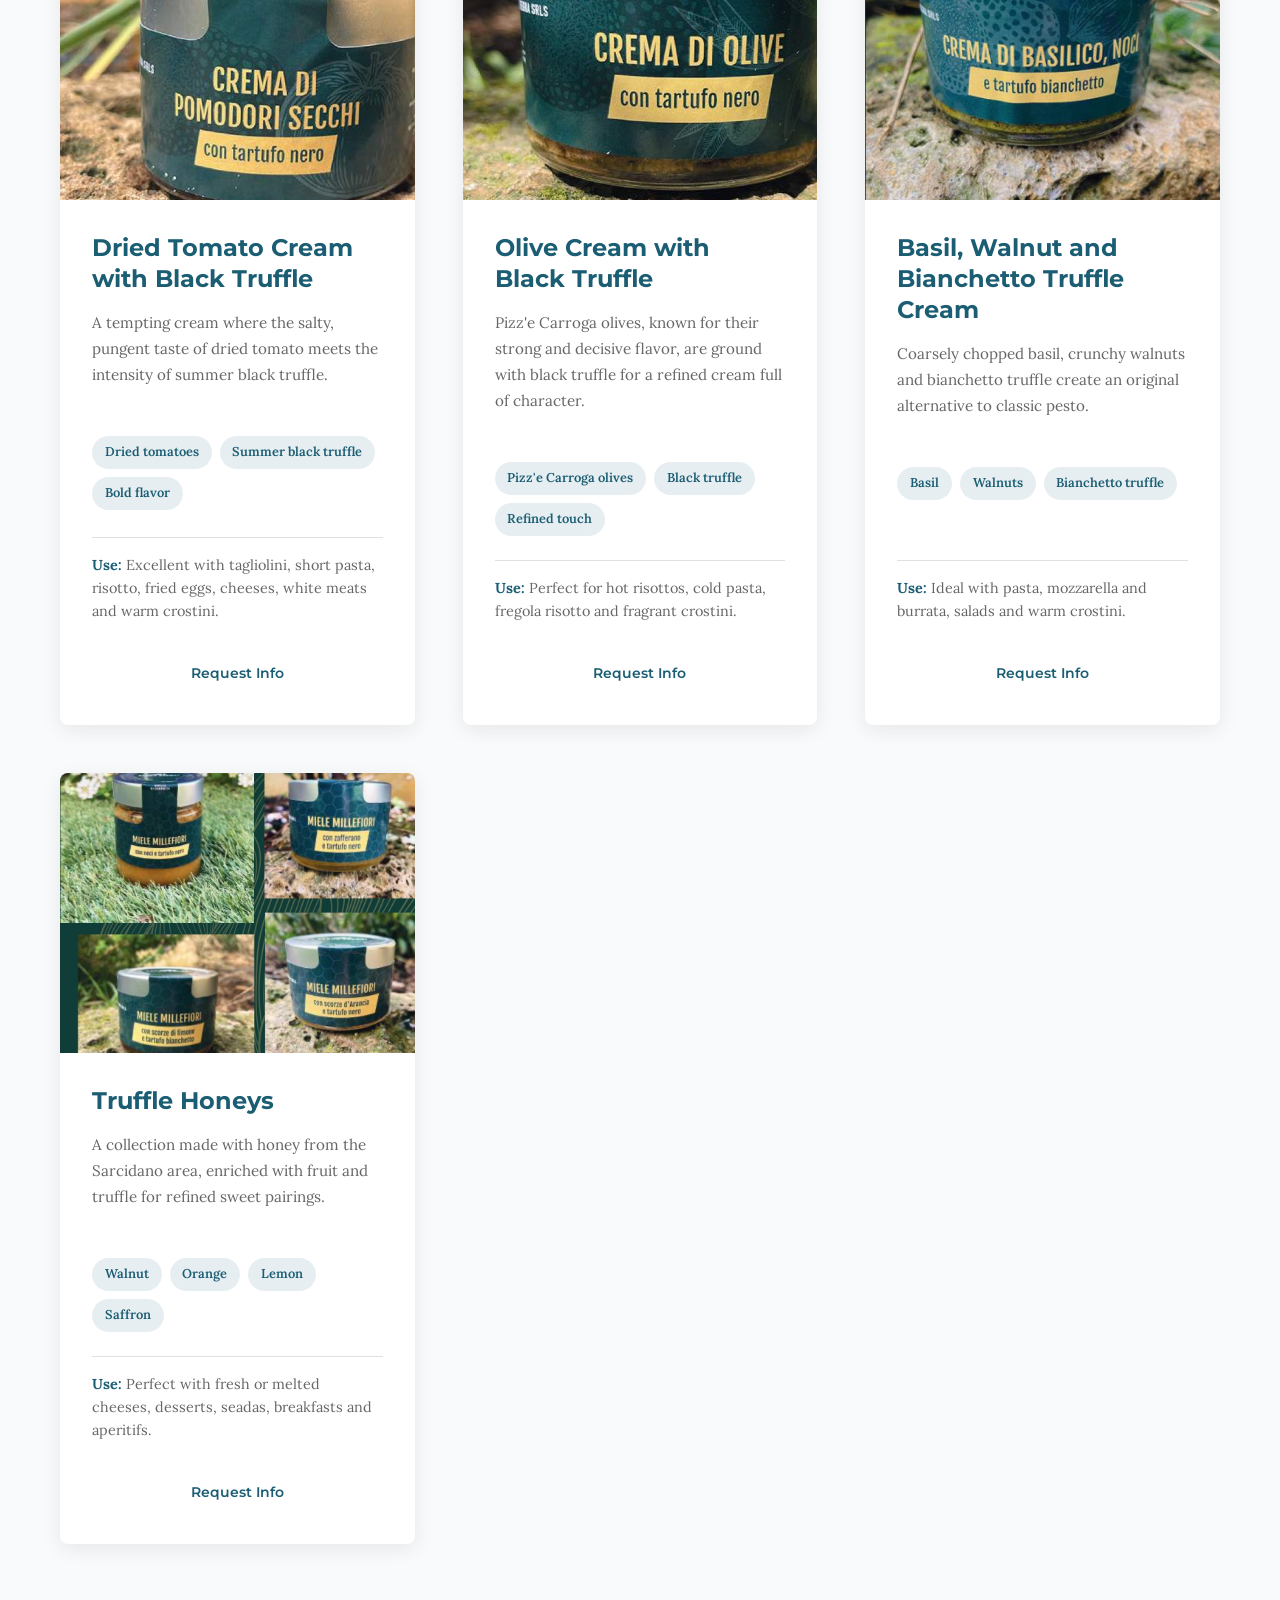
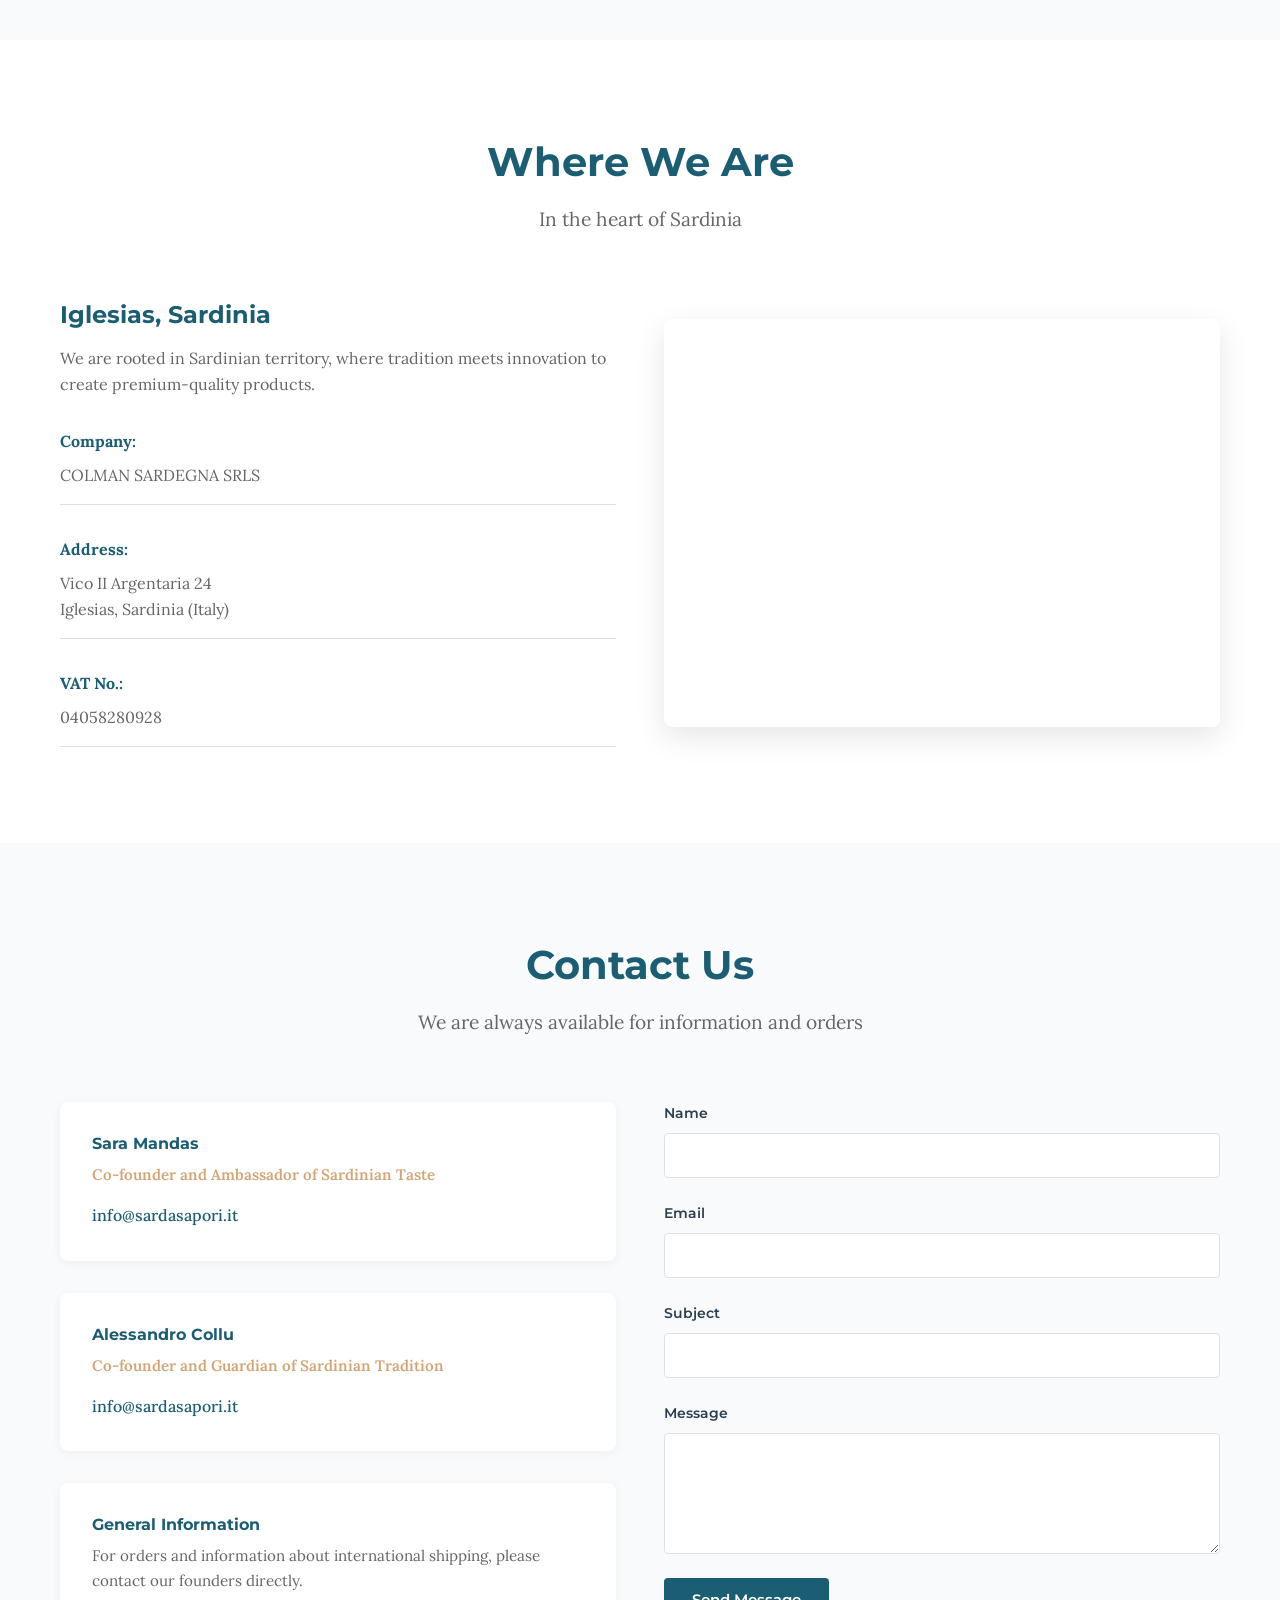
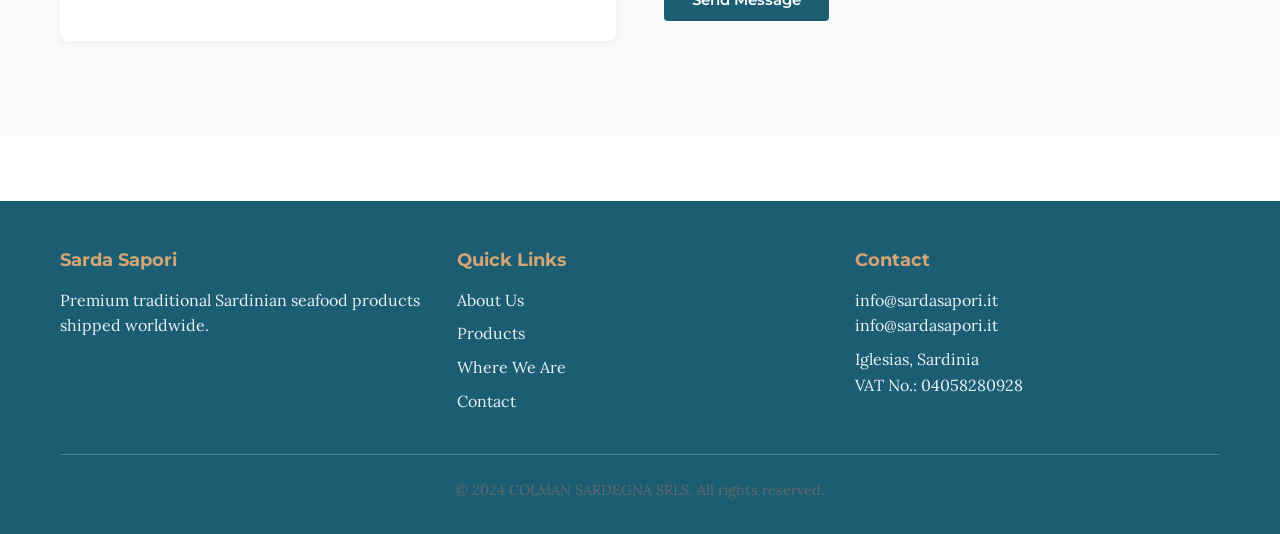
==== commit 5c0375c4: "Add truffle catalog products" ====
--- a/en.html
+++ b/en.html
@@ -145,7 +145,7 @@
         <div class="container">
             <div class="section-header">
                 <h2>Our Products</h2>
-                <p class="section-subtitle">Authentic flavors from Sardinian tradition</p>
+                <p class="section-subtitle">Authentic flavors from Sardinian tradition, from bottarga to truffle specialties</p>
             </div>
 
             <div class="products-grid">
@@ -212,6 +212,161 @@
                             <strong>Use:</strong> Sauce for first courses, or spread on crostini.
                         </p>
                         <button class="btn btn-small">Learn More</button>
+                    </div>
+                </div>
+
+                <!-- Black Truffle Cream -->
+                <div class="product-card">
+                    <div class="product-image">
+                        <img src="assets/truffle-black-cream.jpg" alt="Black Truffle Cream">
+                    </div>
+                    <div class="product-content">
+                        <h3>Black Truffle Cream</h3>
+                        <p class="product-description">
+                            A pure, intense cream made with ground summer black truffle and Sardinian extra virgin olive oil.
+                        </p>
+                        <div class="product-features">
+                            <span class="feature">100% pure truffle</span>
+                            <span class="feature">Bestseller</span>
+                            <span class="feature">Intense flavor</span>
+                        </div>
+                        <p class="product-usage">
+                            <strong>Use:</strong> Perfect with tagliolini and fresh pasta, eggs, risotto, meat, fresh cheeses, carasau bread, raw fish and prawns.
+                        </p>
+                        <a href="#contatti" class="btn btn-small">Request Info</a>
+                    </div>
+                </div>
+
+                <!-- White Truffle Oil -->
+                <div class="product-card">
+                    <div class="product-image">
+                        <img src="assets/truffle-white-oil.jpg" alt="White Truffle Oil">
+                    </div>
+                    <div class="product-content">
+                        <h3>White Truffle Oil</h3>
+                        <p class="product-description">
+                            Sardinian extra virgin olive oil enriched with the flavor of white truffle, enveloping and intensely aromatic.
+                        </p>
+                        <div class="product-features">
+                            <span class="feature">Sardinian EVO oil</span>
+                            <span class="feature">White truffle</span>
+                            <span class="feature">Bestseller</span>
+                        </div>
+                        <p class="product-usage">
+                            <strong>Use:</strong> Just a few drops season tagliolini, fresh pasta, eggs, risotto, pizza, focaccia, meat and raw fish.
+                        </p>
+                        <a href="#contatti" class="btn btn-small">Request Info</a>
+                    </div>
+                </div>
+
+                <!-- Artichoke Cream, Mullet Roe and Bianchetto Truffle -->
+                <div class="product-card">
+                    <div class="product-image">
+                        <img src="assets/truffle-artichoke-bottarga.jpg" alt="Artichoke Cream, Mullet Roe and Bianchetto Truffle">
+                    </div>
+                    <div class="product-content">
+                        <h3>Artichoke Cream, Mullet Roe and Bianchetto Truffle</h3>
+                        <p class="product-description">
+                            Sardinian spiny artichoke, mullet roe and bianchetto truffle come together in a cream with a strong, decisive character.
+                        </p>
+                        <div class="product-features">
+                            <span class="feature">Spiny artichoke</span>
+                            <span class="feature">Mullet roe</span>
+                            <span class="feature">Bianchetto truffle</span>
+                        </div>
+                        <p class="product-usage">
+                            <strong>Use:</strong> Ideal with tagliolini, fresh pasta, fregola, risotto, bruschetta and carasau bread.
+                        </p>
+                        <a href="#contatti" class="btn btn-small">Request Info</a>
+                    </div>
+                </div>
+
+                <!-- Dried Tomato Cream with Black Truffle -->
+                <div class="product-card">
+                    <div class="product-image">
+                        <img src="assets/truffle-dried-tomato.jpg" alt="Dried Tomato Cream with Black Truffle">
+                    </div>
+                    <div class="product-content">
+                        <h3>Dried Tomato Cream with Black Truffle</h3>
+                        <p class="product-description">
+                            A tempting cream where the salty, pungent taste of dried tomato meets the intensity of summer black truffle.
+                        </p>
+                        <div class="product-features">
+                            <span class="feature">Dried tomatoes</span>
+                            <span class="feature">Summer black truffle</span>
+                            <span class="feature">Bold flavor</span>
+                        </div>
+                        <p class="product-usage">
+                            <strong>Use:</strong> Excellent with tagliolini, short pasta, risotto, fried eggs, cheeses, white meats and warm crostini.
+                        </p>
+                        <a href="#contatti" class="btn btn-small">Request Info</a>
+                    </div>
+                </div>
+
+                <!-- Olive Cream with Black Truffle -->
+                <div class="product-card">
+                    <div class="product-image">
+                        <img src="assets/truffle-olive-cream.jpg" alt="Olive Cream with Black Truffle">
+                    </div>
+                    <div class="product-content">
+                        <h3>Olive Cream with Black Truffle</h3>
+                        <p class="product-description">
+                            Pizz'e Carroga olives, known for their strong and decisive flavor, are ground with black truffle for a refined cream full of character.
+                        </p>
+                        <div class="product-features">
+                            <span class="feature">Pizz'e Carroga olives</span>
+                            <span class="feature">Black truffle</span>
+                            <span class="feature">Refined touch</span>
+                        </div>
+                        <p class="product-usage">
+                            <strong>Use:</strong> Perfect for hot risottos, cold pasta, fregola risotto and fragrant crostini.
+                        </p>
+                        <a href="#contatti" class="btn btn-small">Request Info</a>
+                    </div>
+                </div>
+
+                <!-- Basil, Walnut and Bianchetto Truffle Cream -->
+                <div class="product-card">
+                    <div class="product-image">
+                        <img src="assets/truffle-basil-walnut.jpg" alt="Basil, Walnut and Bianchetto Truffle Cream">
+                    </div>
+                    <div class="product-content">
+                        <h3>Basil, Walnut and Bianchetto Truffle Cream</h3>
+                        <p class="product-description">
+                            Coarsely chopped basil, crunchy walnuts and bianchetto truffle create an original alternative to classic pesto.
+                        </p>
+                        <div class="product-features">
+                            <span class="feature">Basil</span>
+                            <span class="feature">Walnuts</span>
+                            <span class="feature">Bianchetto truffle</span>
+                        </div>
+                        <p class="product-usage">
+                            <strong>Use:</strong> Ideal with pasta, mozzarella and burrata, salads and warm crostini.
+                        </p>
+                        <a href="#contatti" class="btn btn-small">Request Info</a>
+                    </div>
+                </div>
+
+                <!-- Truffle Honeys -->
+                <div class="product-card">
+                    <div class="product-image">
+                        <img src="assets/truffle-honeys.jpg" alt="Truffle Honeys">
+                    </div>
+                    <div class="product-content">
+                        <h3>Truffle Honeys</h3>
+                        <p class="product-description">
+                            A collection made with honey from the Sarcidano area, enriched with fruit and truffle for refined sweet pairings.
+                        </p>
+                        <div class="product-features">
+                            <span class="feature">Walnut</span>
+                            <span class="feature">Orange</span>
+                            <span class="feature">Lemon</span>
+                            <span class="feature">Saffron</span>
+                        </div>
+                        <p class="product-usage">
+                            <strong>Use:</strong> Perfect with fresh or melted cheeses, desserts, seadas, breakfasts and aperitifs.
+                        </p>
+                        <a href="#contatti" class="btn btn-small">Request Info</a>
                     </div>
                 </div>
             </div>
@@ -283,7 +438,8 @@
                 </div>
 
                 <div class="contact-form">
-                    <form id="contactForm" class="form">
+                    <form id="contactForm" class="form" action="https://formspree.io/f/xojzkzyo" method="POST">
+                        <input type="hidden" name="_subject" value="New message from Sarda Sapori">
                         <div class="form-group">
                             <label for="name">Name</label>
                             <input type="text" id="name" name="name" required>
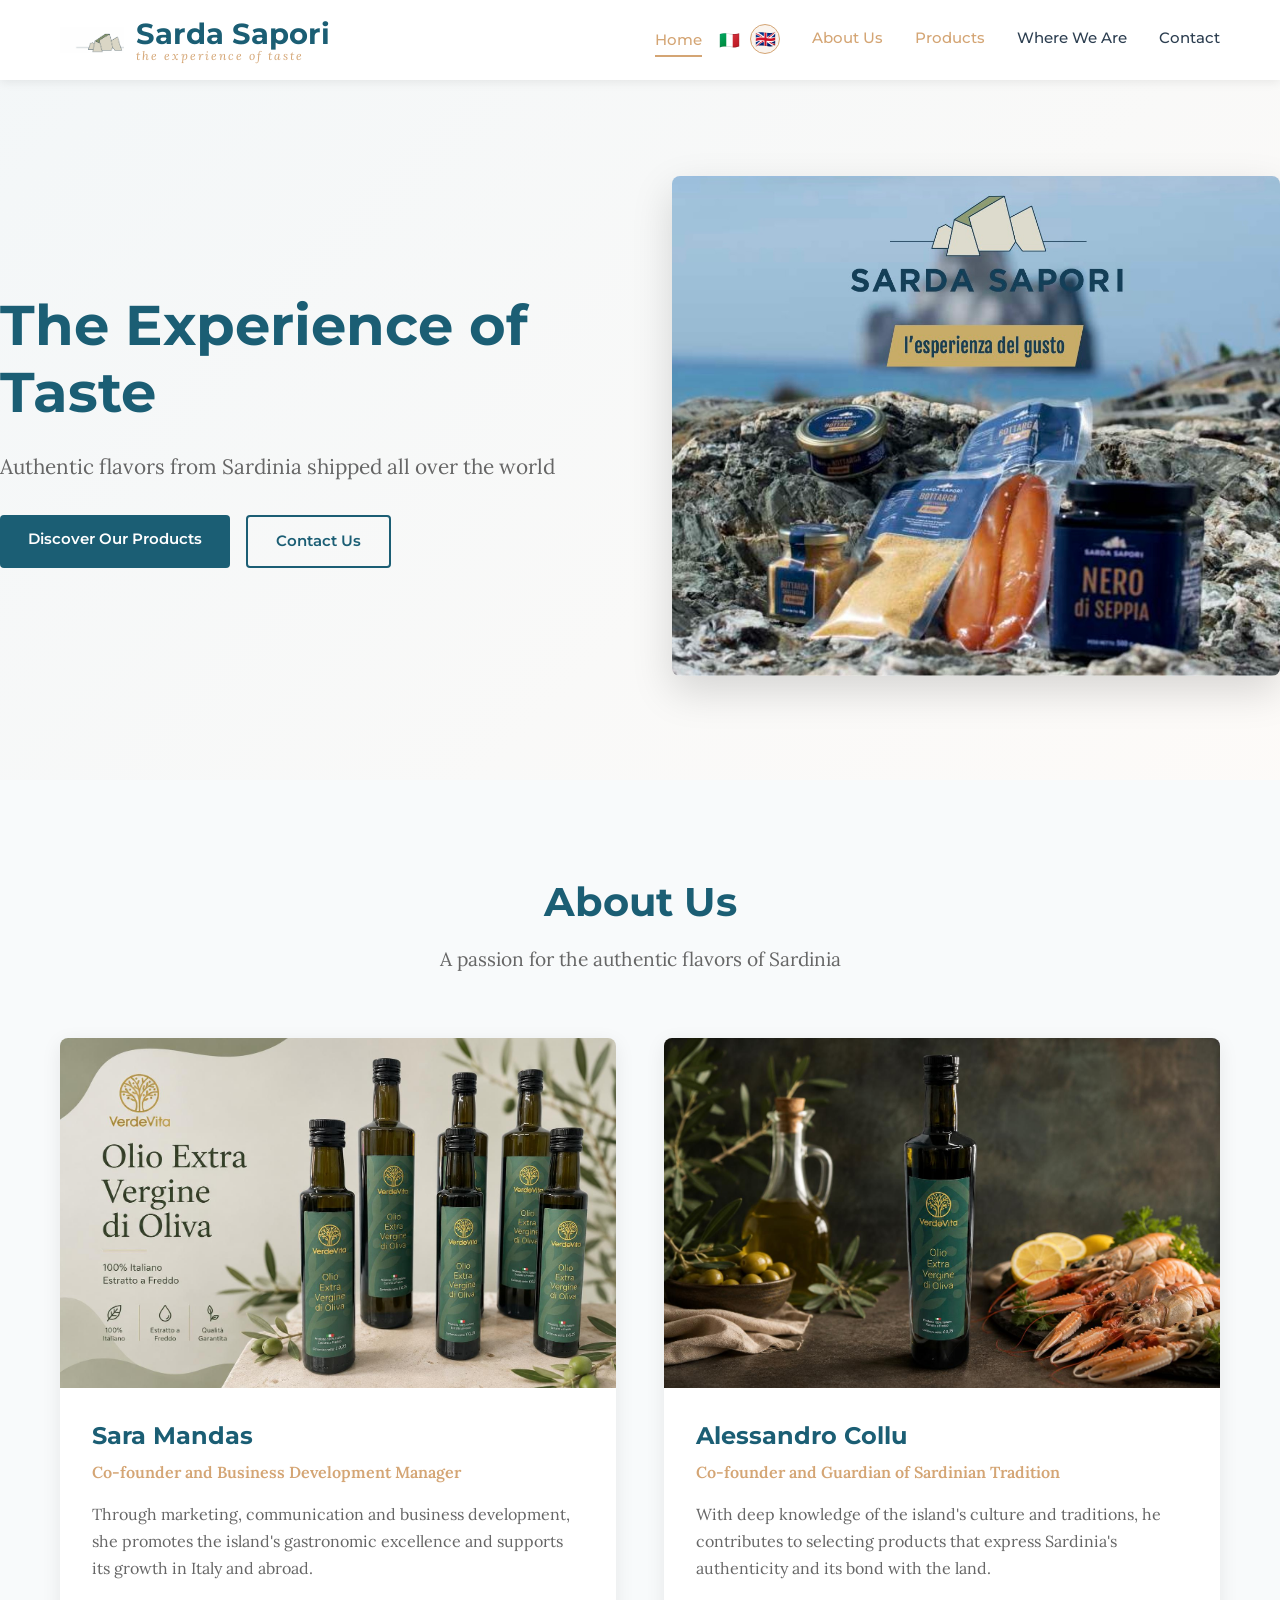
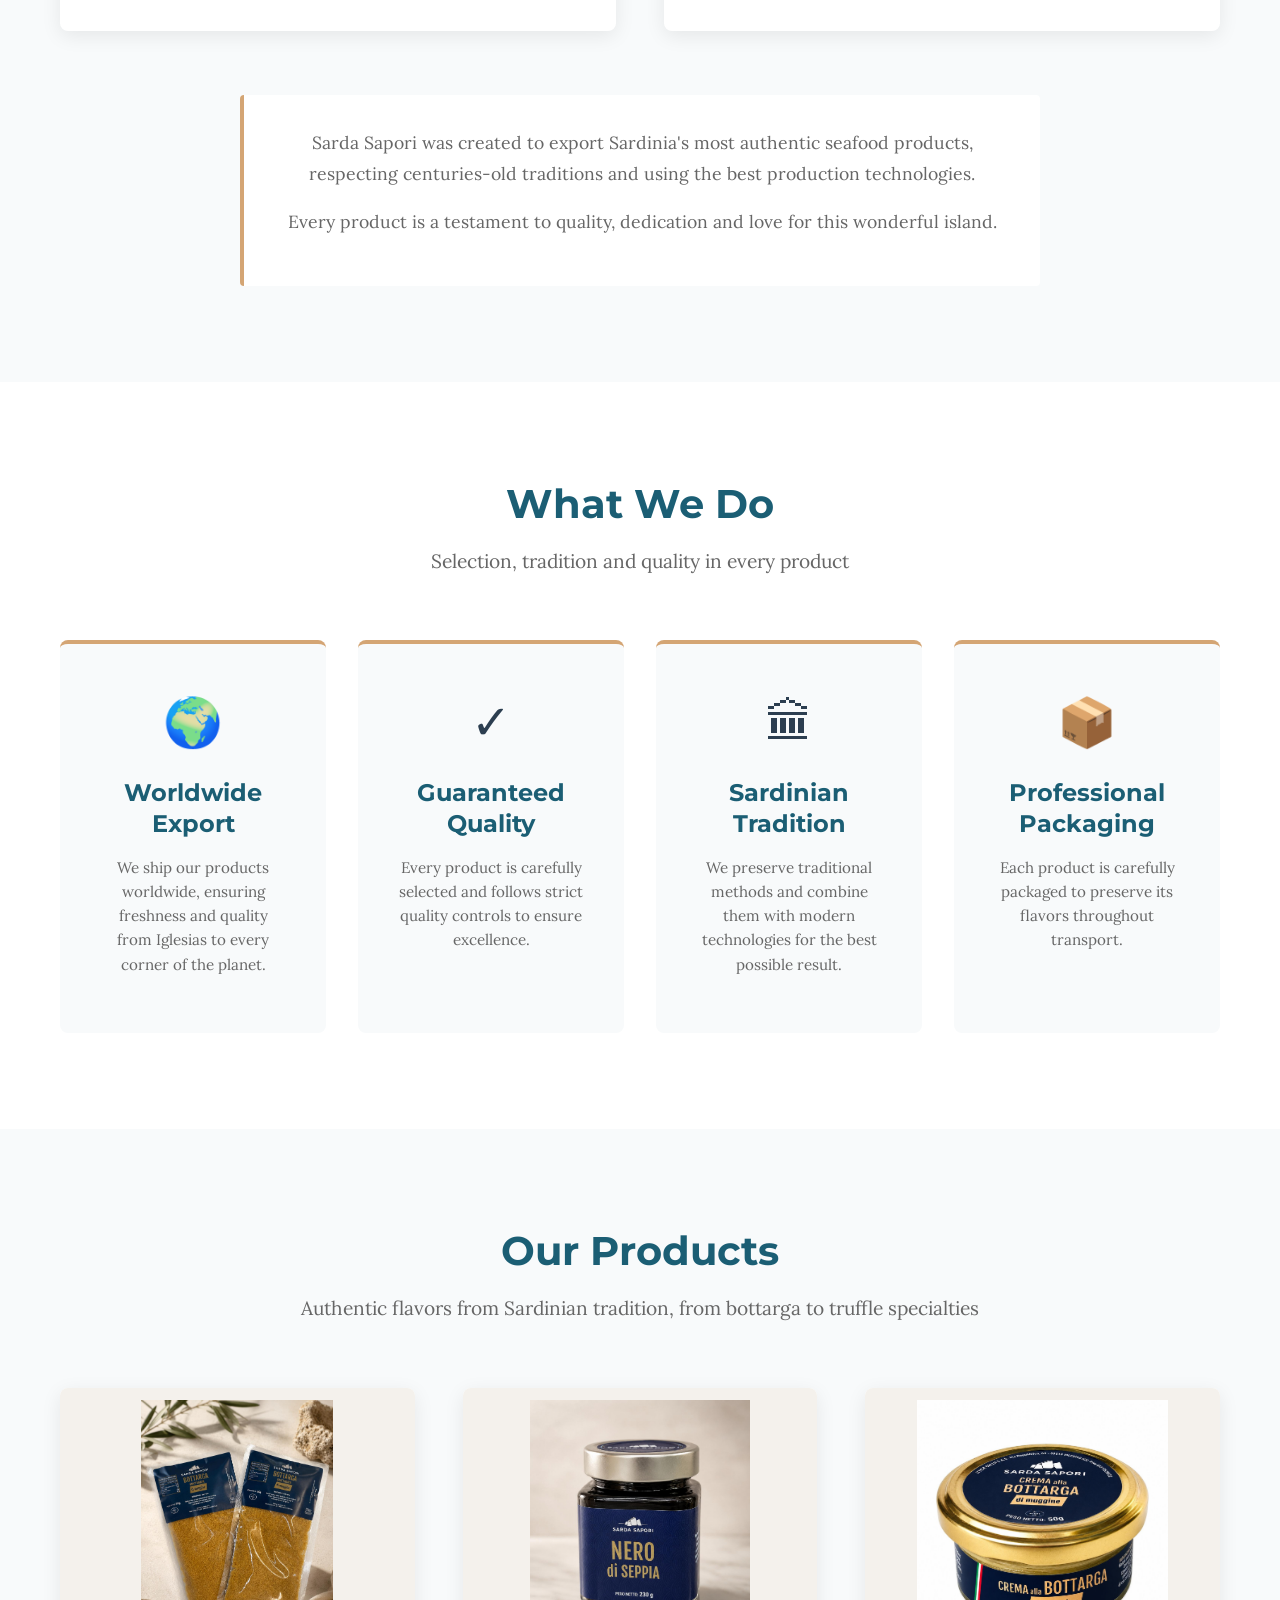
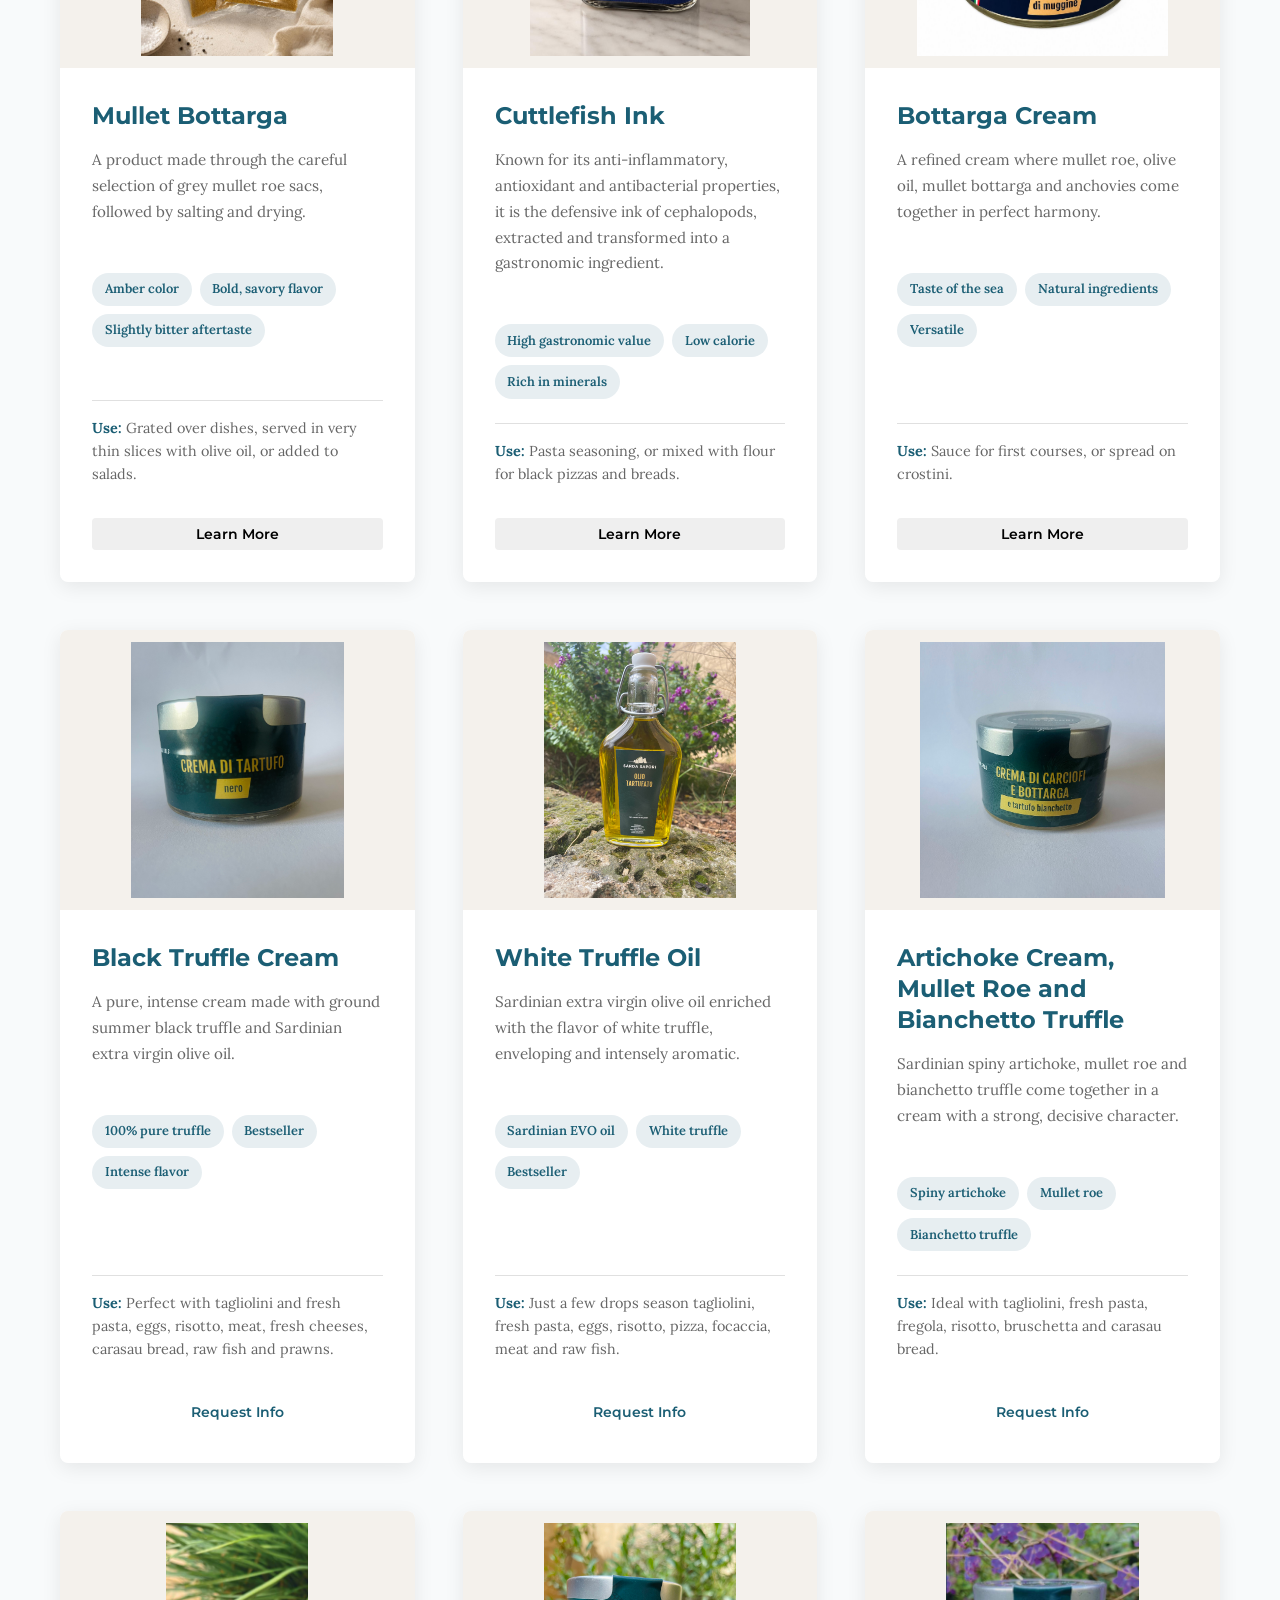
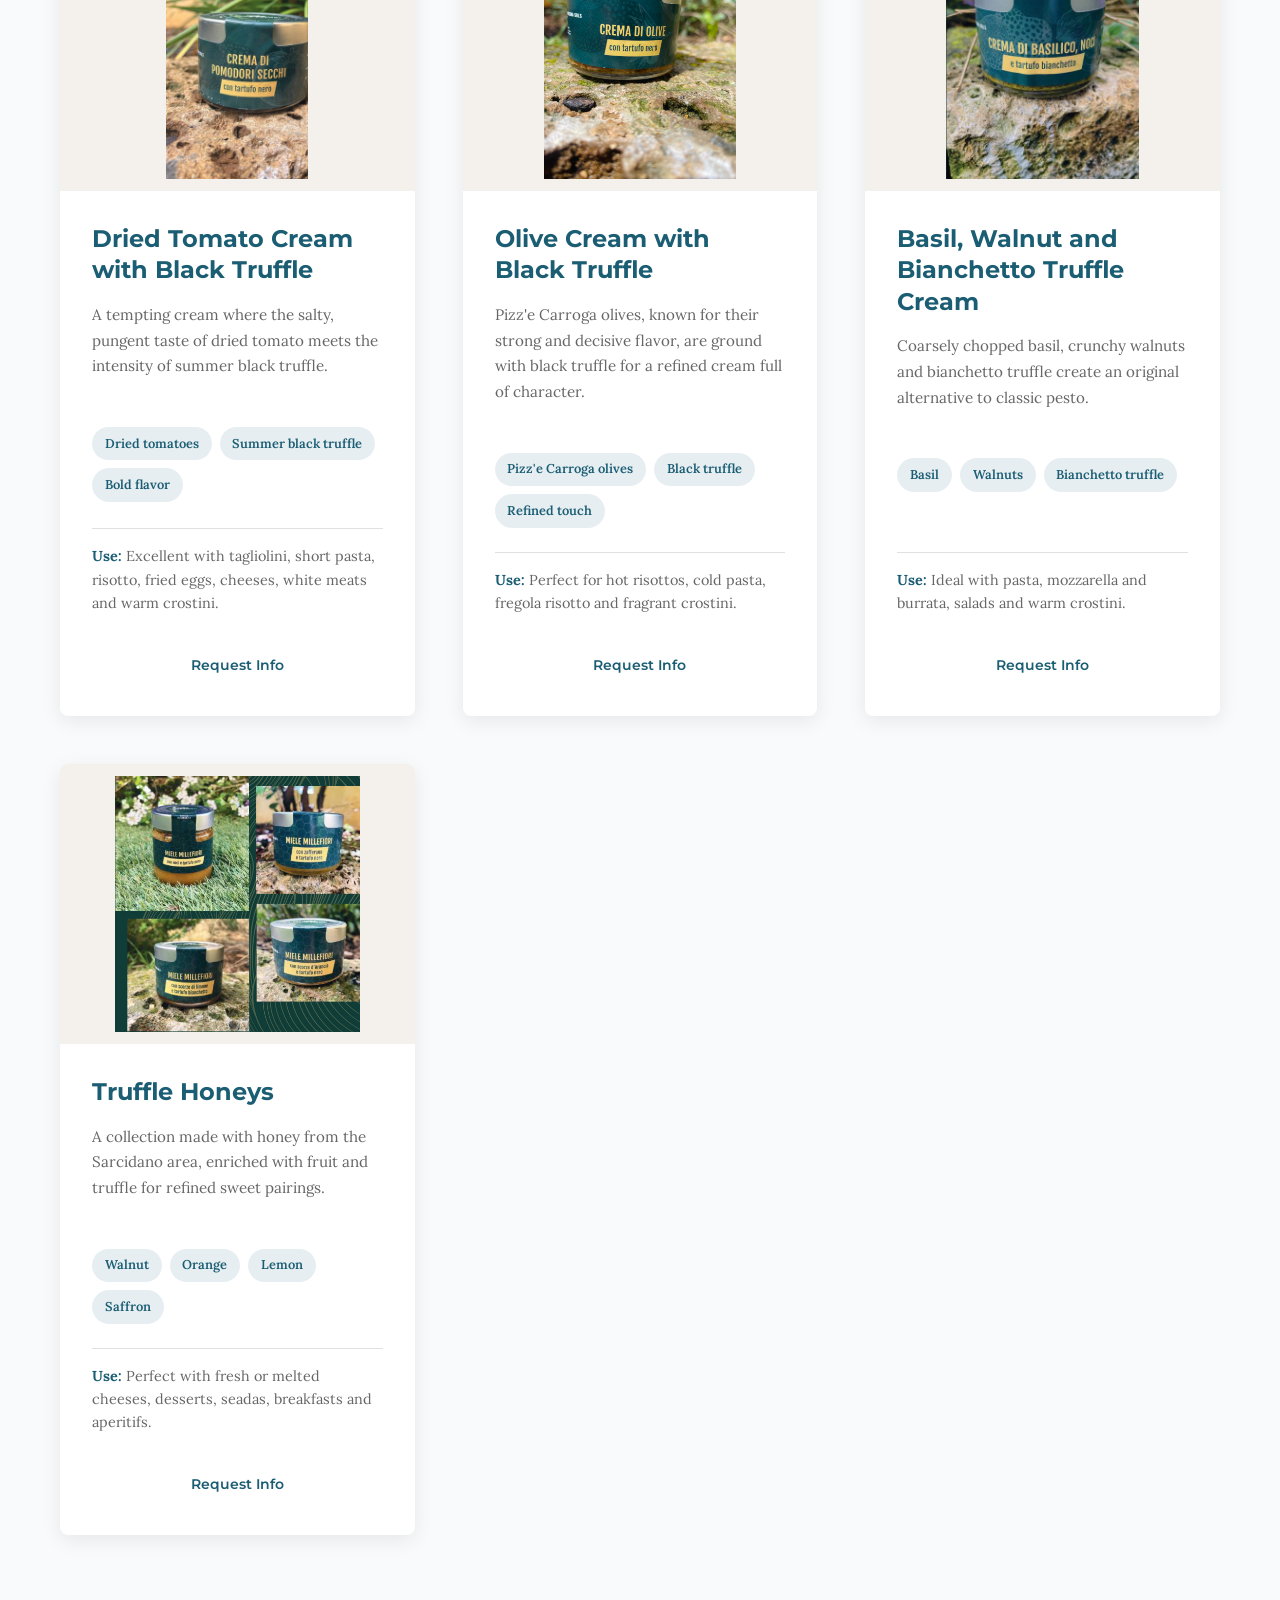
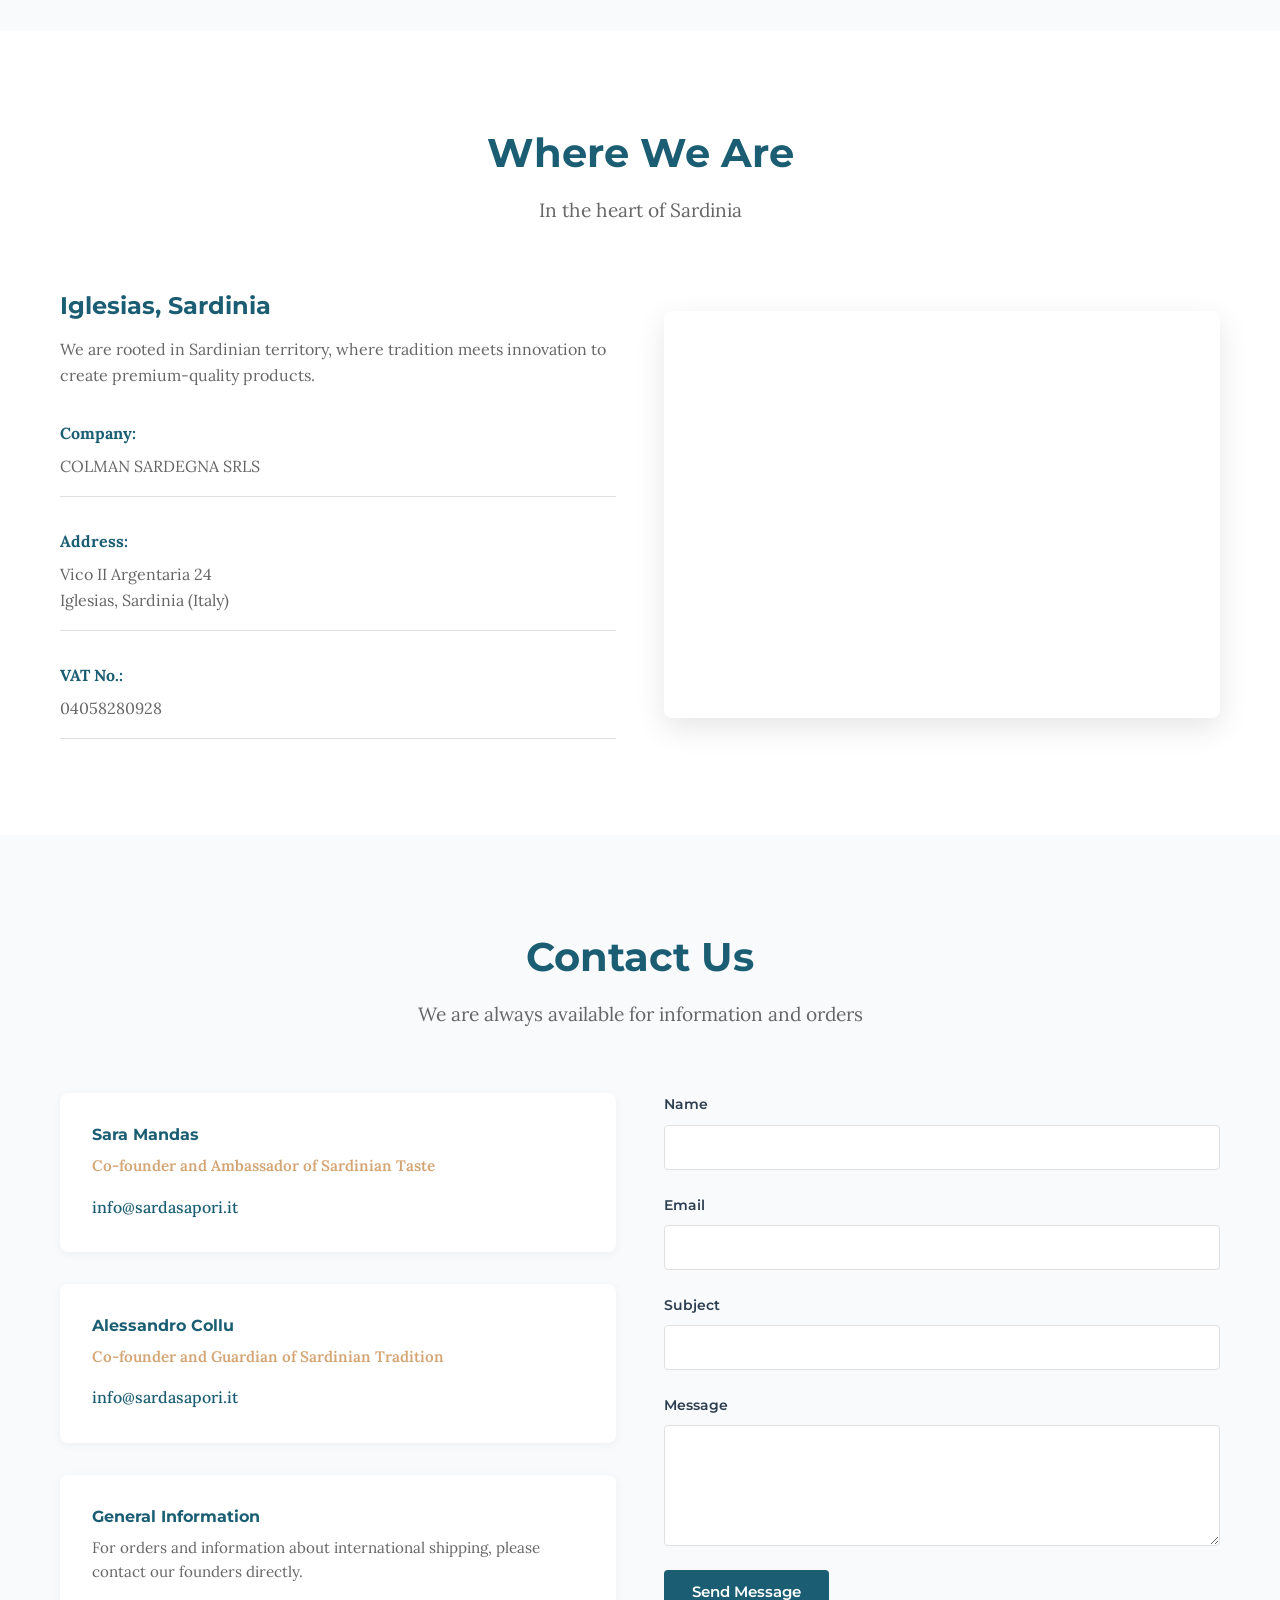
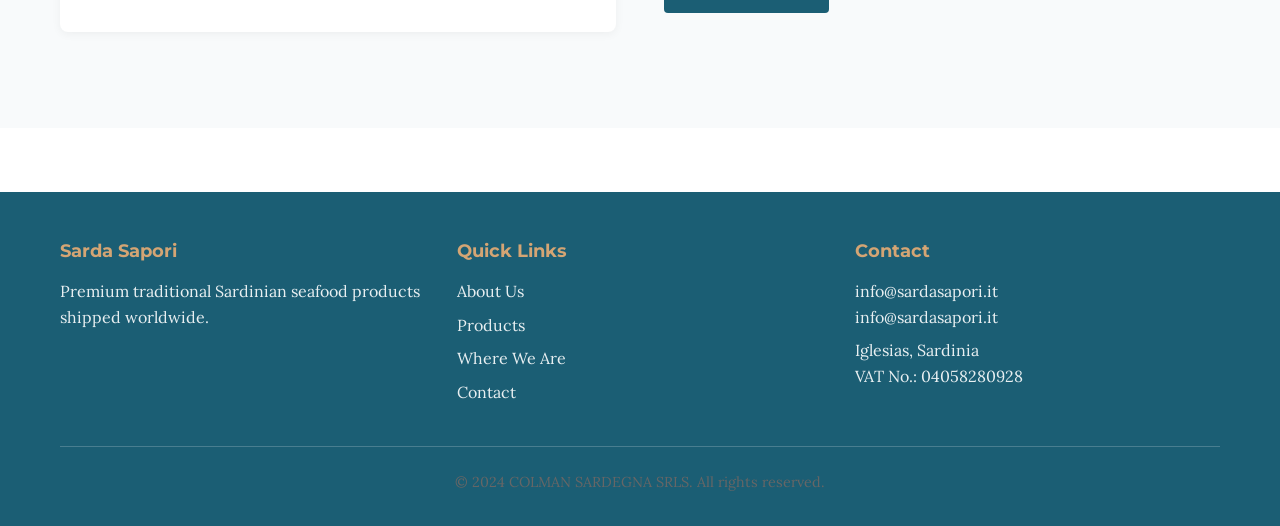
==== commit 604fc3cd: "Aggiorna immagini prodotti e header" ====
--- a/en.html
+++ b/en.html
@@ -20,10 +20,13 @@
     <header class="navbar">
         <div class="container">
             <div class="navbar-content">
-                <div class="logo">
-                    <h1>Sarda Sapori</h1>
-                    <p class="tagline">the experience of taste</p>
-                </div>
+                <a href="#home" class="logo" aria-label="Sarda Sapori home">
+                    <img src="assets/logo-mark.png" alt="" class="logo-mark" aria-hidden="true">
+                    <span class="logo-text">
+                        <span class="logo-title">Sarda Sapori</span>
+                        <span class="tagline">the experience of taste</span>
+                    </span>
+                </a>
                 <nav class="nav-menu">
                     <ul>
                         <li class="home-language-item">
--- a/css/styles.css
+++ b/css/styles.css
@@ -136,8 +136,34 @@
     padding: 1rem 0;
 }
 
-.logo h1 {
+.logo {
+    display: flex;
+    align-items: center;
+    gap: 0.75rem;
+    color: var(--primary-color);
+}
+
+.logo:hover {
+    color: var(--primary-color);
+}
+
+.logo-mark {
+    width: 64px;
+    height: 48px;
+    object-fit: contain;
+    flex: 0 0 auto;
+}
+
+.logo-text {
+    display: flex;
+    flex-direction: column;
+    line-height: 1.1;
+}
+
+.logo-title {
+    font-family: 'Montserrat', sans-serif;
     font-size: 1.8rem;
+    font-weight: 700;
     color: var(--primary-color);
     margin: 0;
 }
@@ -434,19 +460,20 @@
 .product-image {
     width: 100%;
     height: 280px;
-    background-color: #ddd;
+    background-color: #f4f1ec;
     overflow: hidden;
+    padding: 0.75rem;
 }
 
 .product-image img {
     width: 100%;
     height: 100%;
-    object-fit: cover;
+    object-fit: contain;
     transition: var(--transition);
 }
 
 .product-card:hover .product-image img {
-    transform: scale(1.05);
+    opacity: 0.96;
 }
 
 .product-content {
@@ -867,8 +894,22 @@
         font-size: 0.85rem;
     }
 
-    .logo h1 {
+    .logo {
+        gap: 0.5rem;
+    }
+
+    .logo-mark {
+        width: 48px;
+        height: 36px;
+    }
+
+    .logo-title {
         font-size: 1.3rem;
+    }
+
+    .tagline {
+        font-size: 0.65rem;
+        letter-spacing: 1px;
     }
 
     .nav-menu ul {
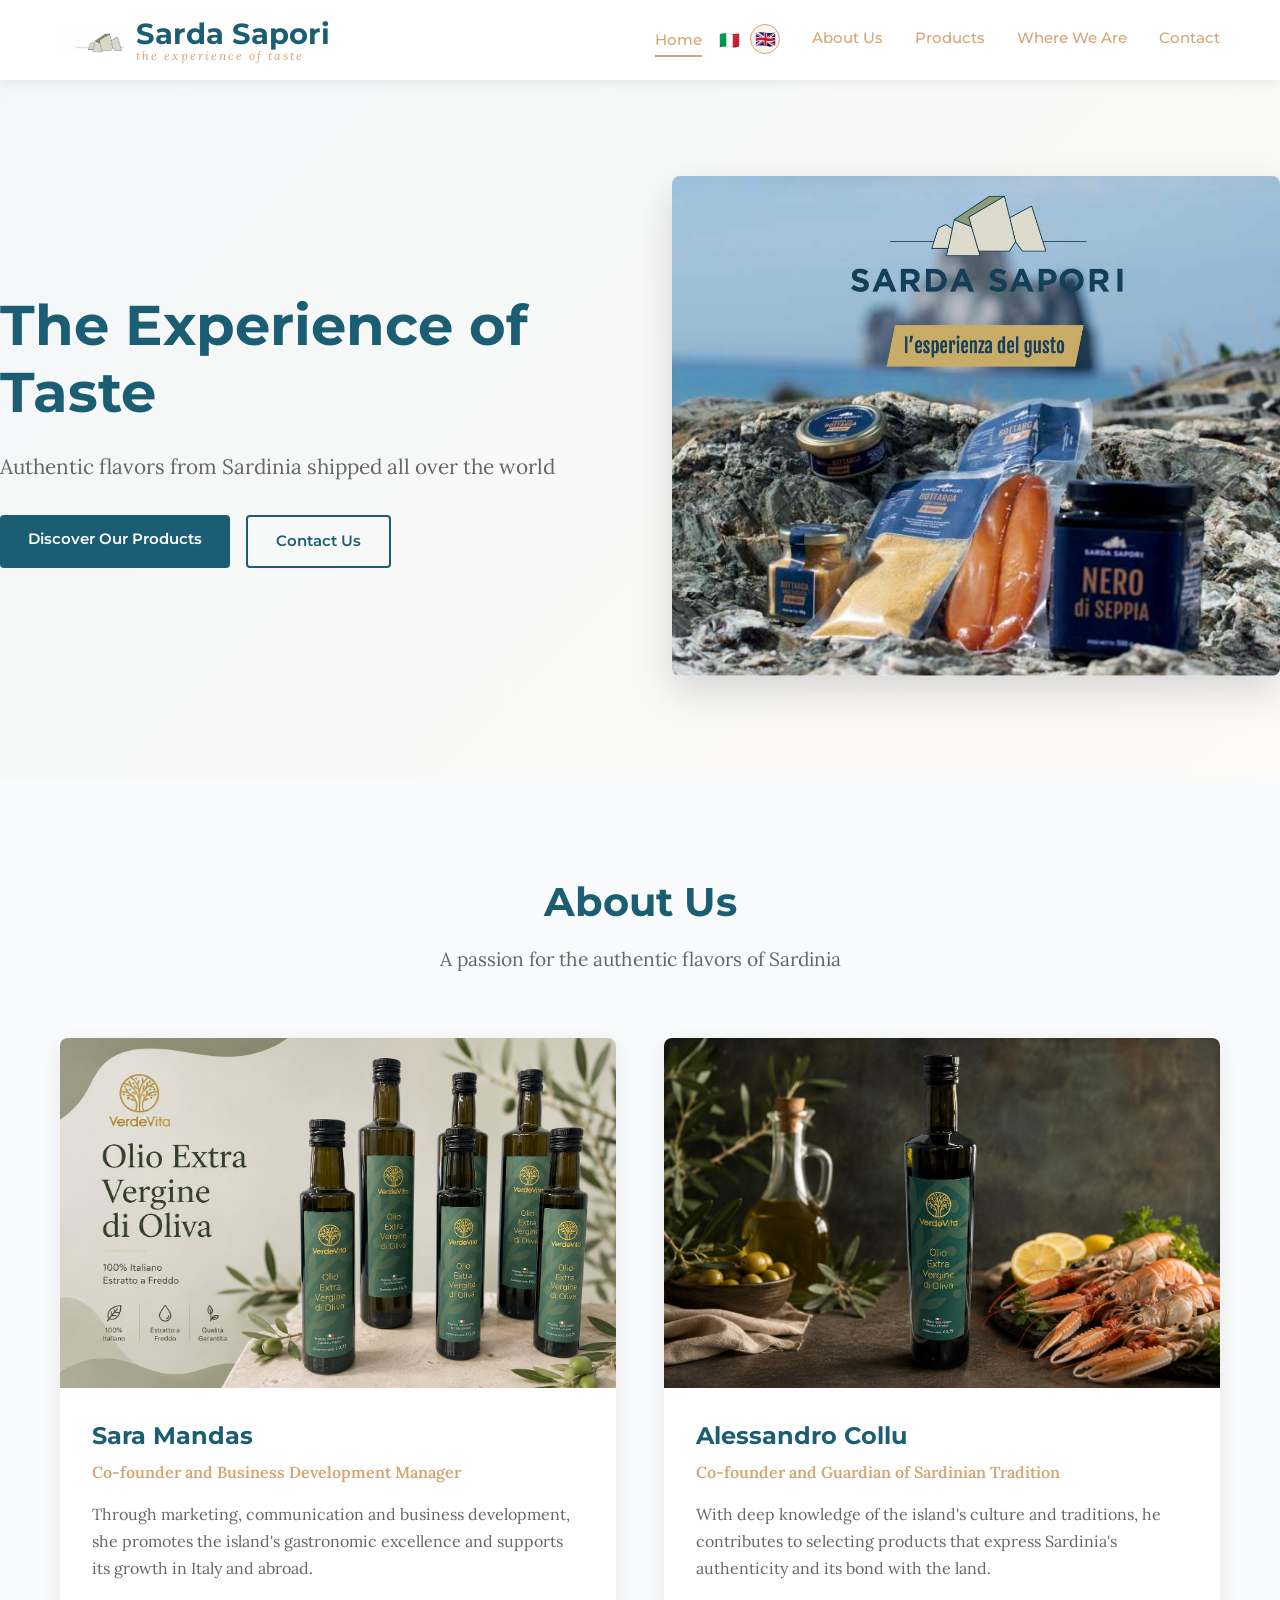
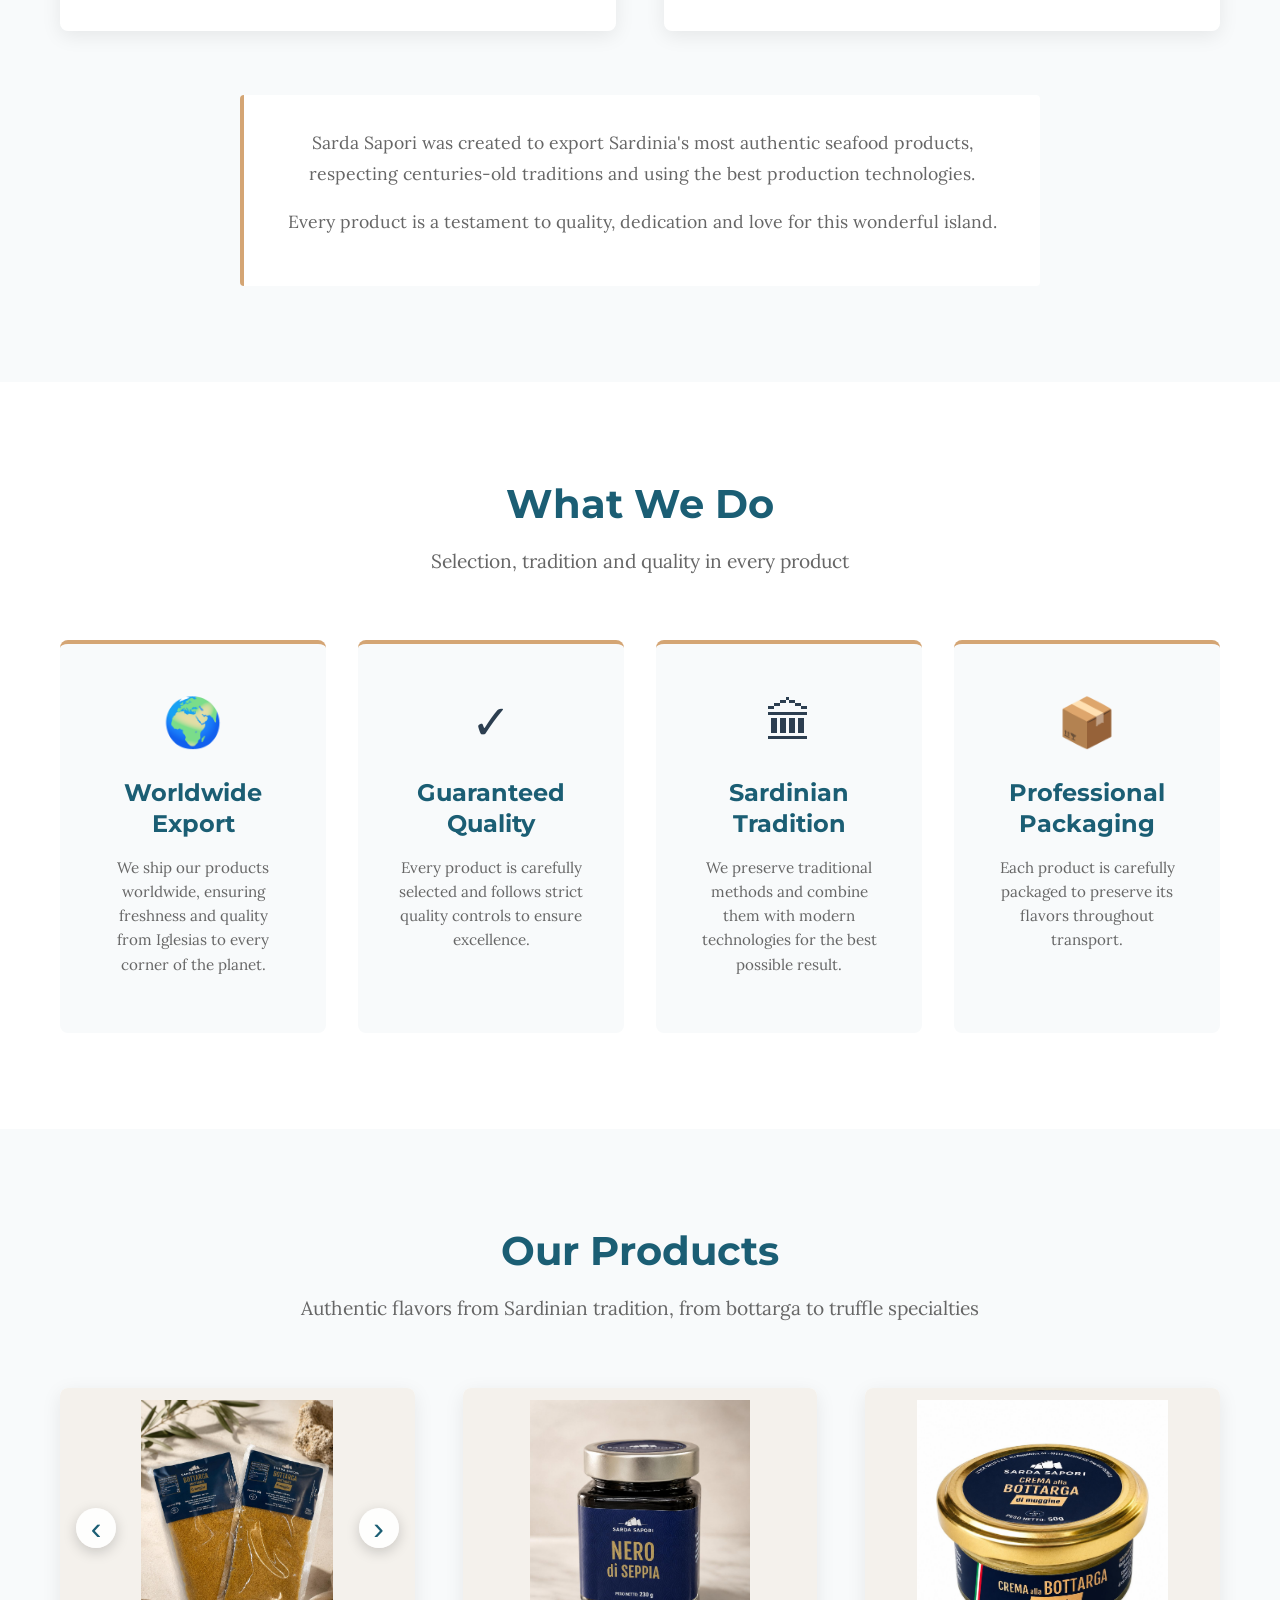
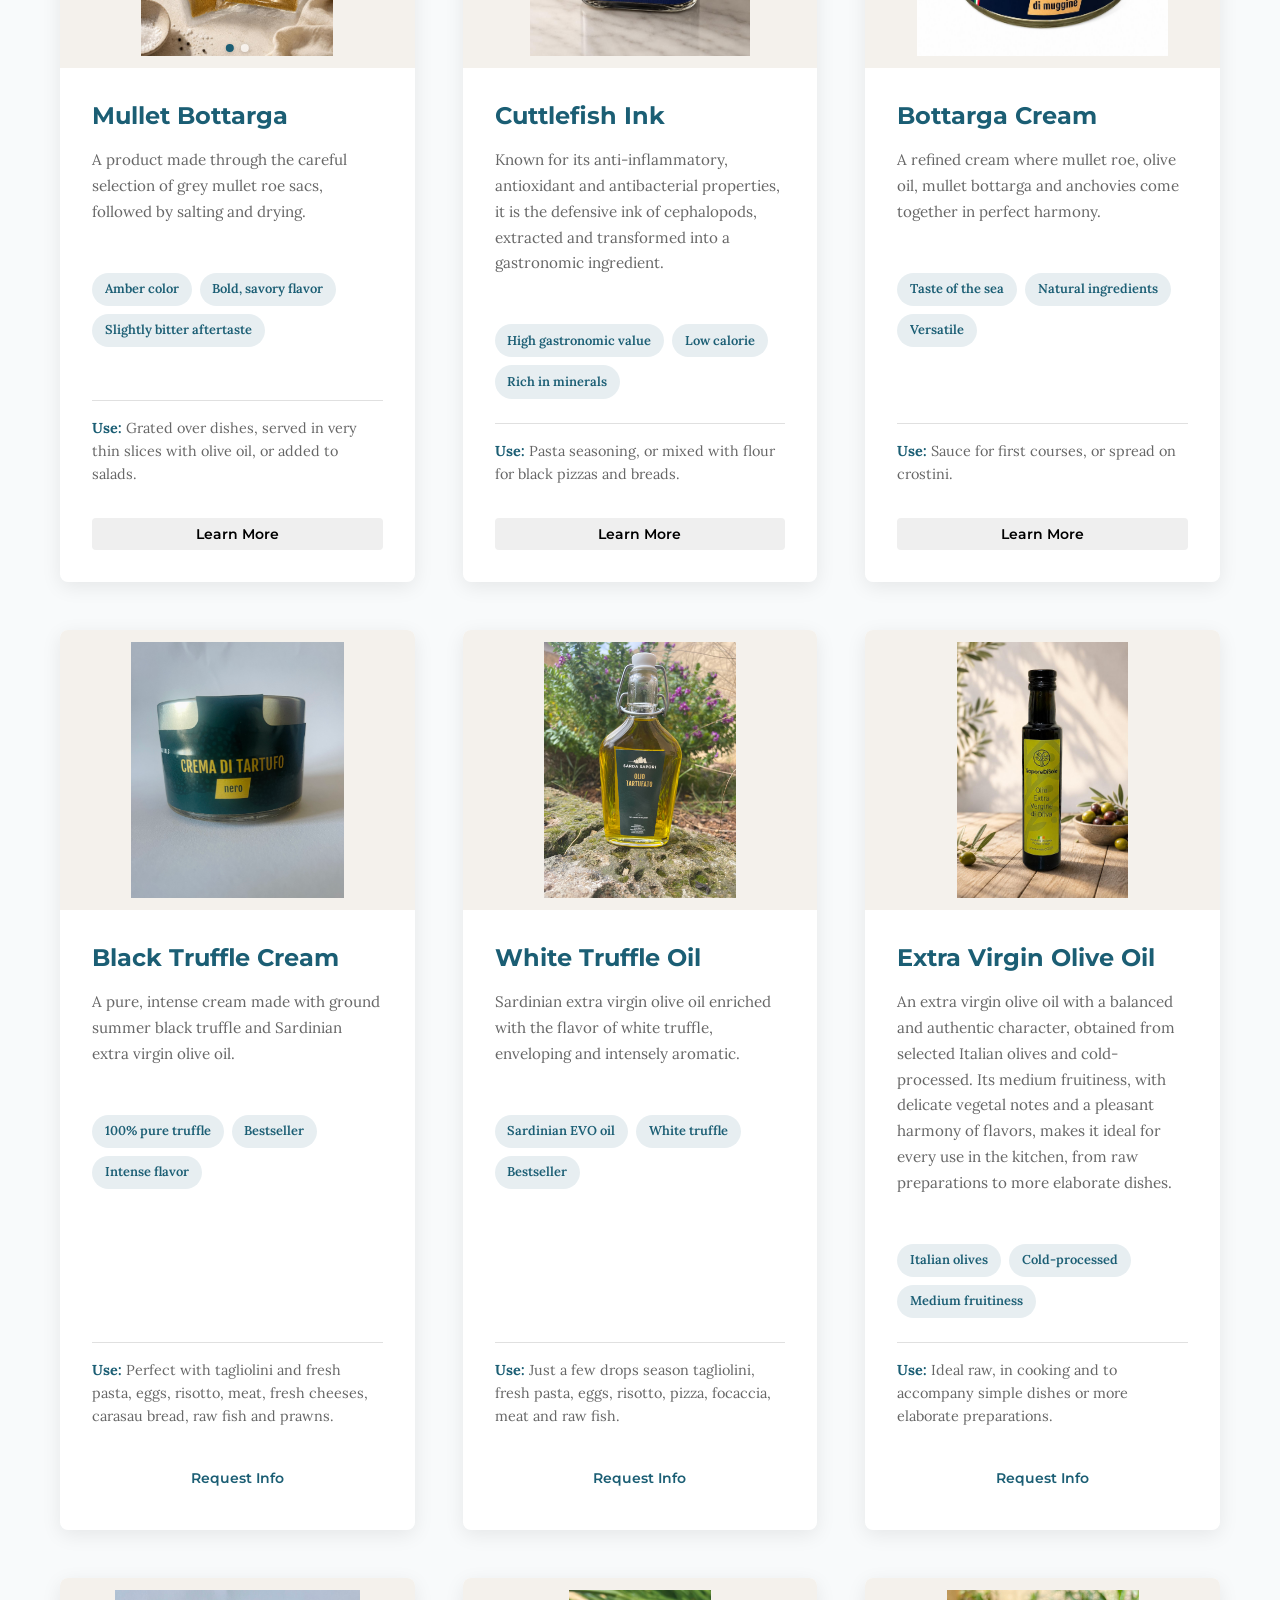
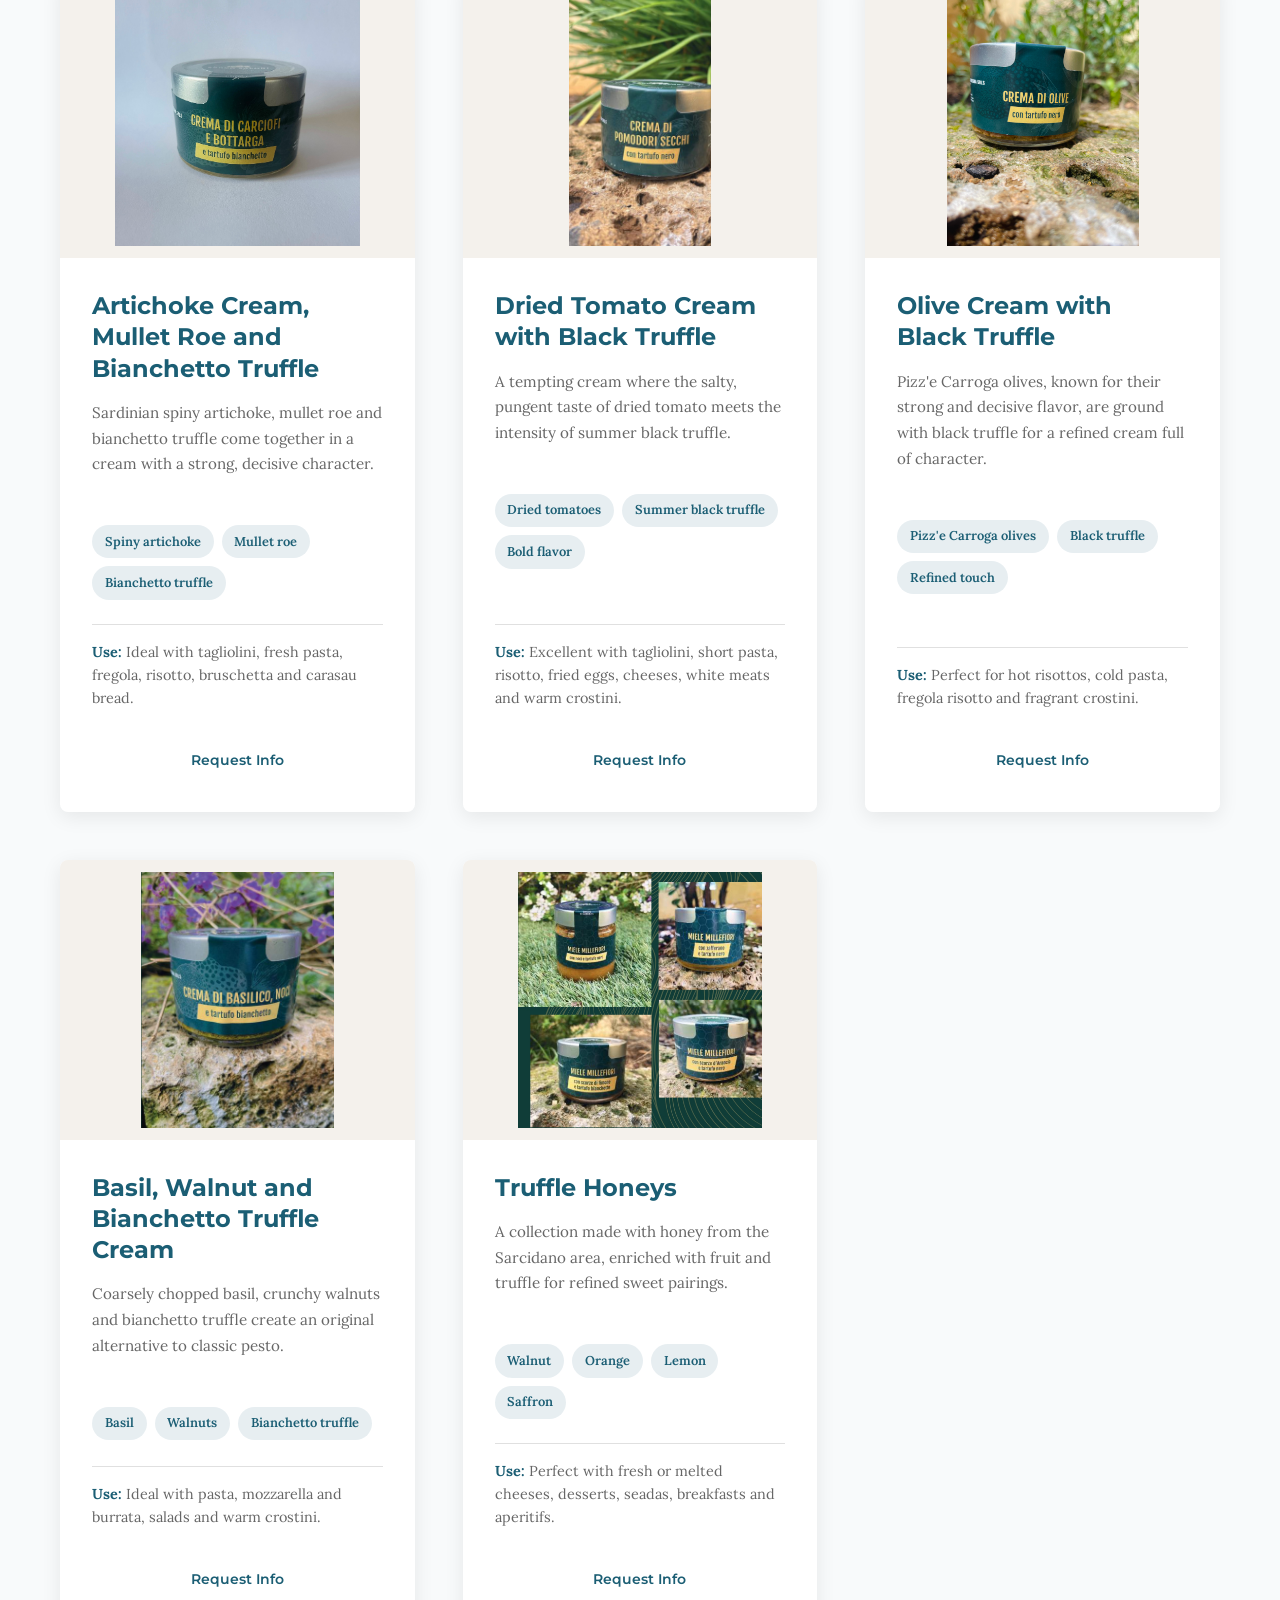
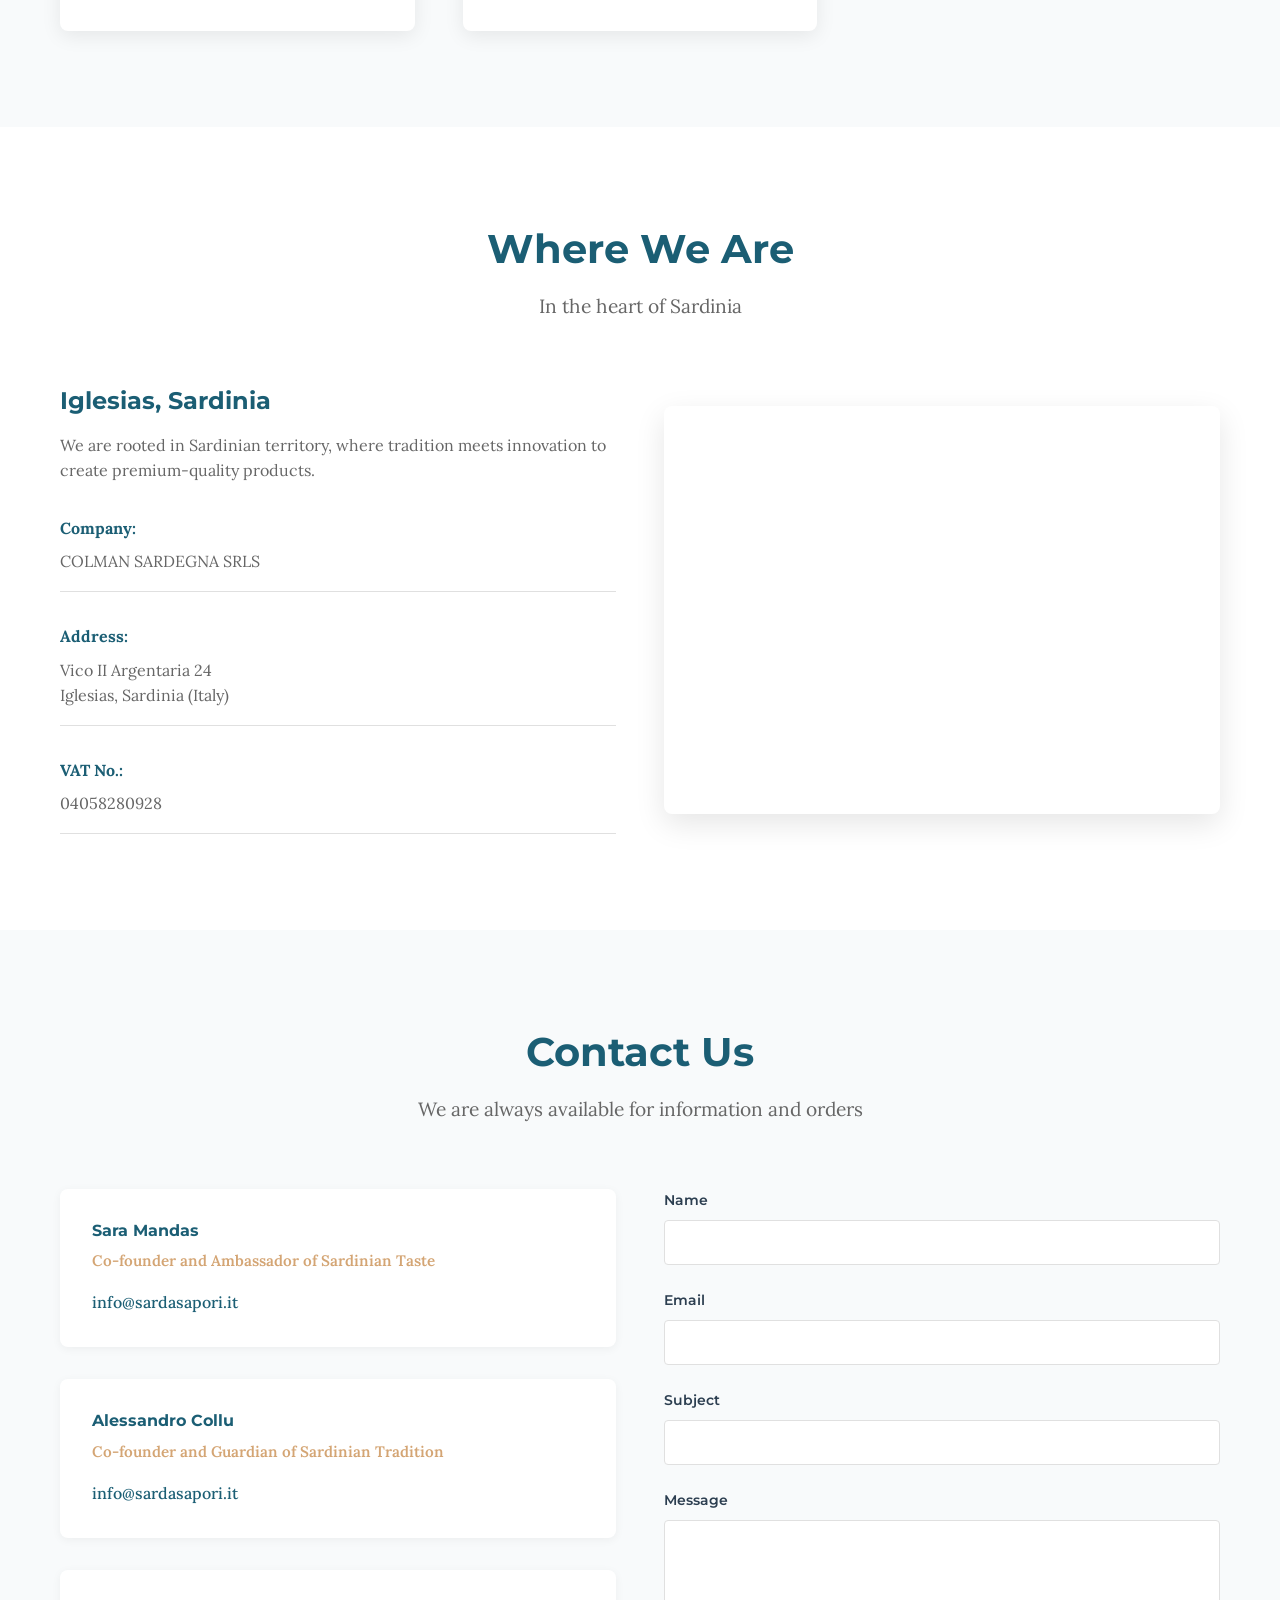
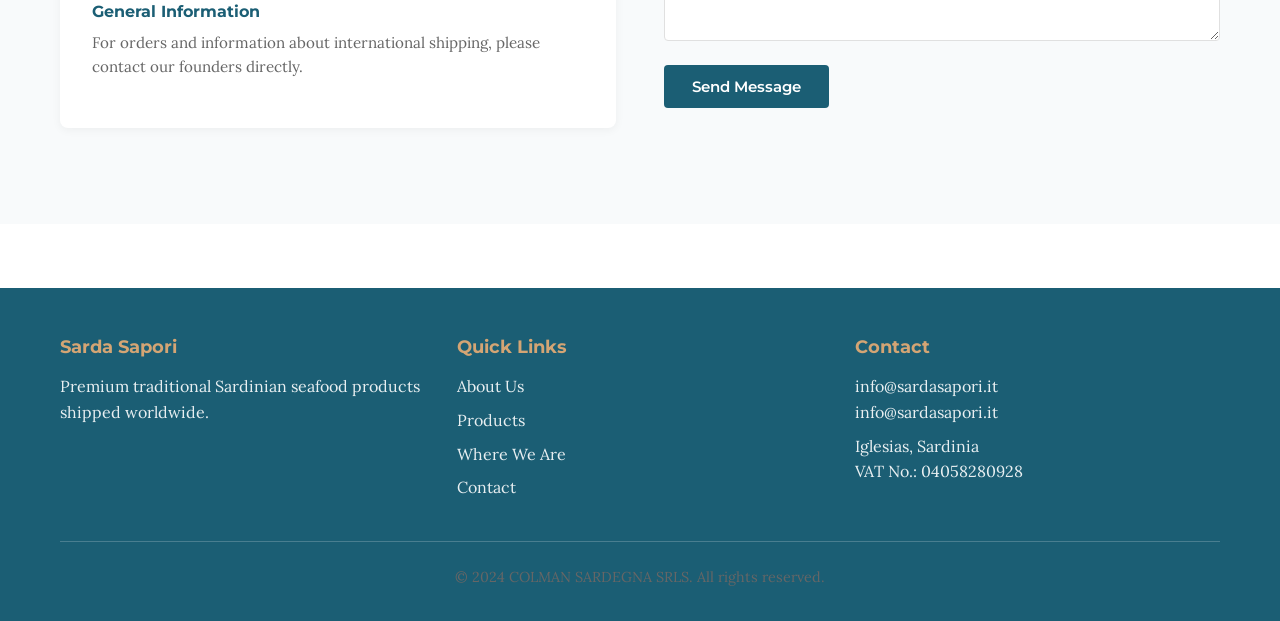
==== commit 4c8d944d: "Add oil product and bottarga gallery" ====
--- a/en.html
+++ b/en.html
@@ -154,8 +154,14 @@
             <div class="products-grid">
                 <!-- Bottarga di Muggine -->
                 <div class="product-card">
-                    <div class="product-image">
-                        <img src="assets/bottarga.jpg" alt="Mullet Bottarga">
+                    <div class="product-image product-gallery" data-gallery>
+                        <img src="assets/bottarga.jpg" alt="Mullet Bottarga" class="gallery-slide active" data-gallery-images="assets/bottarga.jpg|assets/bottarga_fratte.jpg" data-gallery-alts="Mullet Bottarga|Sliced Mullet Bottarga">
+                        <button class="gallery-arrow gallery-arrow-prev" type="button" aria-label="Previous image">‹</button>
+                        <button class="gallery-arrow gallery-arrow-next" type="button" aria-label="Next image">›</button>
+                        <div class="gallery-dots" aria-hidden="true">
+                            <span class="gallery-dot active"></span>
+                            <span class="gallery-dot"></span>
+                        </div>
                     </div>
                     <div class="product-content">
                         <h3>Mullet Bottarga</h3>
@@ -257,6 +263,28 @@
                         </div>
                         <p class="product-usage">
                             <strong>Use:</strong> Just a few drops season tagliolini, fresh pasta, eggs, risotto, pizza, focaccia, meat and raw fish.
+                        </p>
+                        <a href="#contatti" class="btn btn-small">Request Info</a>
+                    </div>
+                </div>
+
+                <!-- Extra Virgin Olive Oil -->
+                <div class="product-card">
+                    <div class="product-image">
+                        <img src="assets/olio_extravergine.jpeg" alt="Extra Virgin Olive Oil">
+                    </div>
+                    <div class="product-content">
+                        <h3>Extra Virgin Olive Oil</h3>
+                        <p class="product-description">
+                            An extra virgin olive oil with a balanced and authentic character, obtained from selected Italian olives and cold-processed. Its medium fruitiness, with delicate vegetal notes and a pleasant harmony of flavors, makes it ideal for every use in the kitchen, from raw preparations to more elaborate dishes.
+                        </p>
+                        <div class="product-features">
+                            <span class="feature">Italian olives</span>
+                            <span class="feature">Cold-processed</span>
+                            <span class="feature">Medium fruitiness</span>
+                        </div>
+                        <p class="product-usage">
+                            <strong>Use:</strong> Ideal raw, in cooking and to accompany simple dishes or more elaborate preparations.
                         </p>
                         <a href="#contatti" class="btn btn-small">Request Info</a>
                     </div>
@@ -502,6 +530,6 @@
         </div>
     </footer>
 
-    <script src="js/main.js"></script>
+    <script src="js/main.js?v=20260623-gallery"></script>
 </body>
 </html>
--- a/css/styles.css
+++ b/css/styles.css
@@ -472,8 +472,87 @@
     transition: var(--transition);
 }
 
+.product-gallery {
+    position: relative;
+}
+
+.product-gallery .gallery-slide {
+    position: absolute;
+    inset: 0.75rem;
+    width: calc(100% - 1.5rem);
+    height: calc(100% - 1.5rem);
+    opacity: 0;
+    pointer-events: none;
+}
+
+.product-gallery .gallery-slide.active {
+    opacity: 1;
+    pointer-events: auto;
+}
+
+.gallery-arrow {
+    position: absolute;
+    top: 50%;
+    width: 40px;
+    height: 40px;
+    border: 0;
+    border-radius: 50%;
+    background-color: rgba(255, 255, 255, 0.9);
+    color: var(--primary-color);
+    cursor: pointer;
+    display: flex;
+    align-items: center;
+    justify-content: center;
+    font-size: 2rem;
+    line-height: 1;
+    transform: translateY(-50%);
+    box-shadow: 0 4px 14px rgba(0, 0, 0, 0.18);
+    transition: var(--transition);
+    z-index: 2;
+}
+
+.gallery-arrow:hover,
+.gallery-arrow:focus-visible {
+    background-color: var(--primary-color);
+    color: var(--white);
+}
+
+.gallery-arrow-prev {
+    left: 1rem;
+}
+
+.gallery-arrow-next {
+    right: 1rem;
+}
+
+.gallery-dots {
+    position: absolute;
+    left: 50%;
+    bottom: 1rem;
+    display: flex;
+    gap: 0.4rem;
+    transform: translateX(-50%);
+    z-index: 2;
+}
+
+.gallery-dot {
+    width: 8px;
+    height: 8px;
+    border-radius: 50%;
+    background-color: rgba(255, 255, 255, 0.65);
+    box-shadow: 0 1px 4px rgba(0, 0, 0, 0.2);
+}
+
+.gallery-dot.active {
+    background-color: var(--primary-color);
+}
+
 .product-card:hover .product-image img {
     opacity: 0.96;
+}
+
+.product-card:hover .product-gallery .gallery-slide:not(.active) {
+    opacity: 0;
 }
 
 .product-content {
